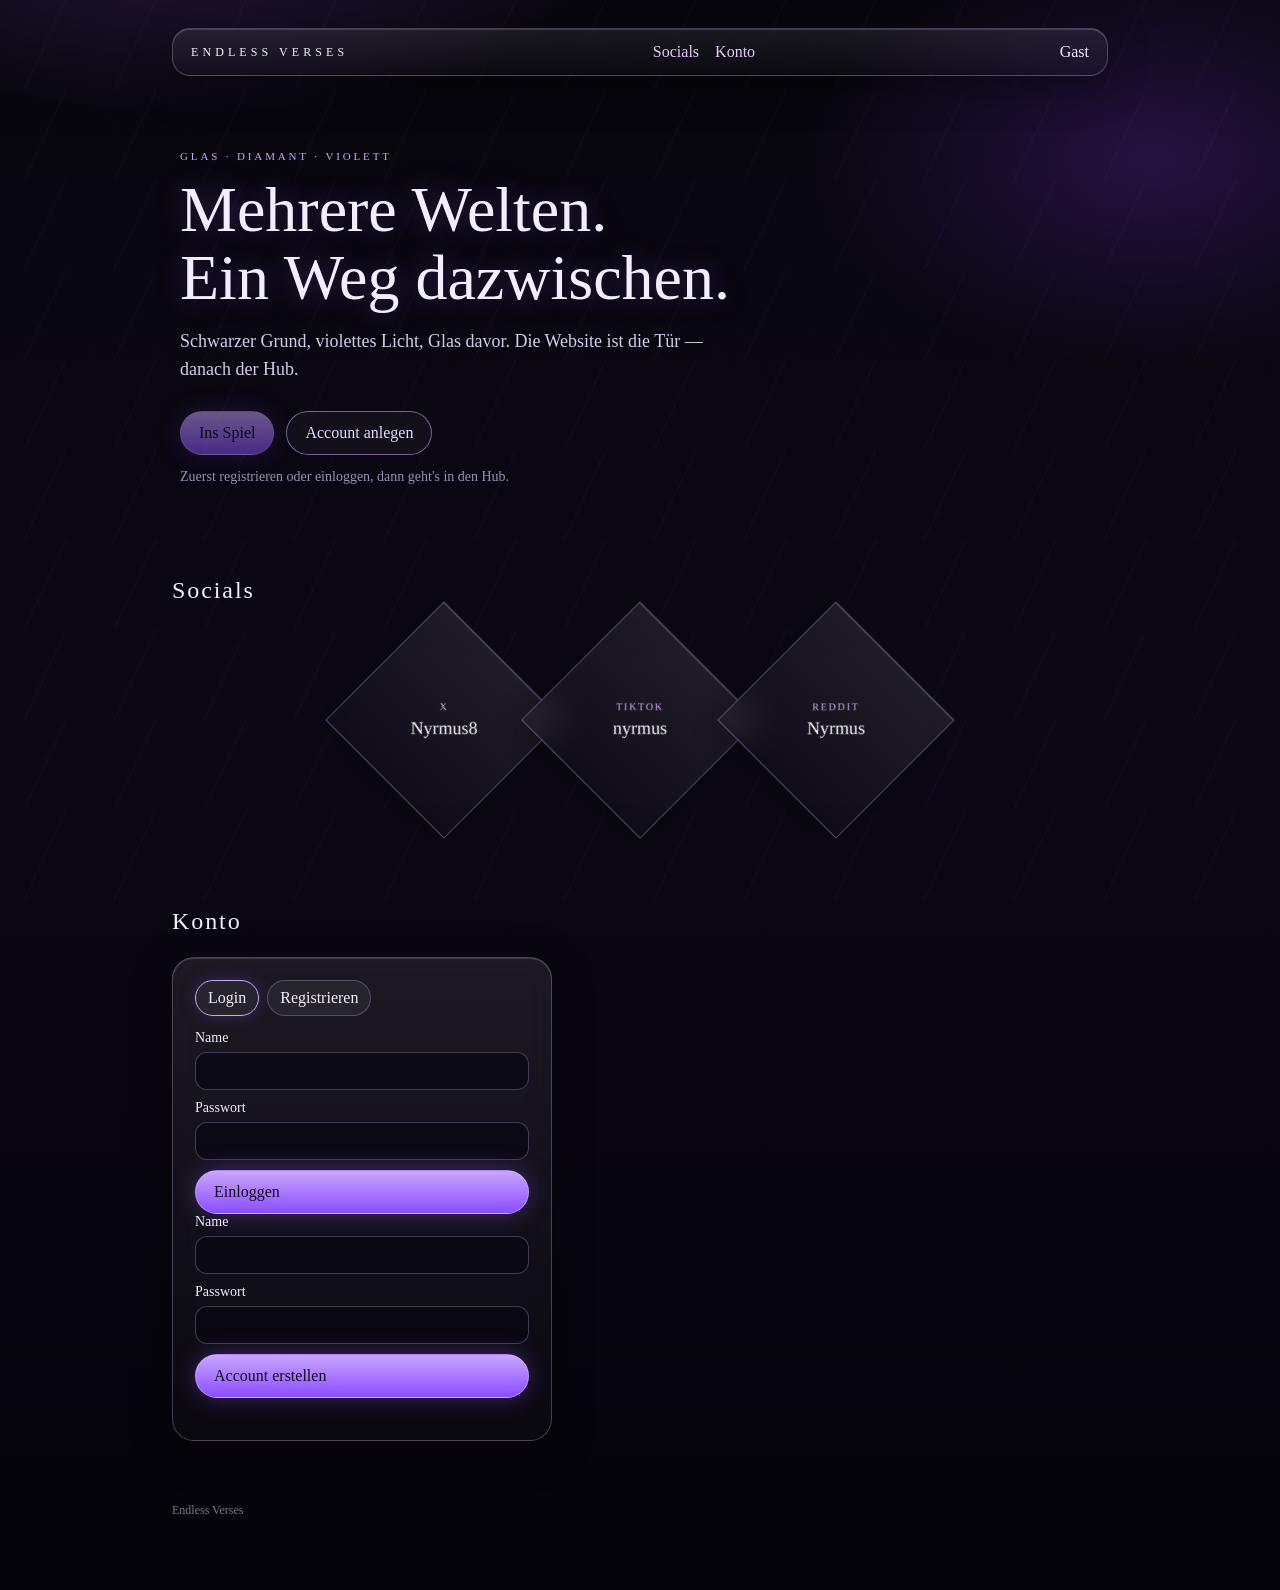
==== index.html @ 674a7970 "Replace info cards with diamond social links" ====
<!DOCTYPE html>
<html lang="de">
<head>
  <meta charset="UTF-8" />
  <meta name="viewport" content="width=device-width, initial-scale=1.0" />
  <title>Endless Verses</title>
  <style>
    * { box-sizing: border-box; margin: 0; padding: 0; }
    html { scroll-behavior: smooth; }
    body {
      min-height: 100vh;
      color: #f4edff;
      font-family: Georgia, "Times New Roman", serif;
      background:
        radial-gradient(900px 500px at 15% -10%, rgba(168, 90, 255, .28), transparent 55%),
        radial-gradient(700px 420px at 90% 10%, rgba(90, 40, 160, .35), transparent 50%),
        linear-gradient(180deg, #07060c 0%, #0b0714 45%, #05040a 100%);
    }
    body:before {
      content: "";
      position: fixed;
      inset: 0;
      pointer-events: none;
      background-image:
        linear-gradient(115deg, transparent 48%, rgba(220,190,255,.08) 50%, transparent 52%),
        linear-gradient(65deg, transparent 48%, rgba(160,110,255,.06) 50%, transparent 52%);
      background-size: 90px 90px, 70px 70px;
      opacity: .35;
    }
    a { color: #e3c9ff; text-decoration: none; }
    .wrap { position: relative; z-index: 1; max-width: 980px; margin: 0 auto; padding: 28px 22px 72px; }
    .glass {
      background: linear-gradient(180deg, rgba(255,255,255,.08), rgba(255,255,255,.02));
      border: 1px solid rgba(214, 186, 255, .28);
      box-shadow: 0 10px 40px rgba(0,0,0,.35), inset 0 1px 0 rgba(255,255,255,.16);
      backdrop-filter: blur(16px);
      -webkit-backdrop-filter: blur(16px);
    }
    .nav {
      display: flex;
      justify-content: space-between;
      align-items: center;
      gap: 16px;
      padding: 14px 18px;
      border-radius: 18px;
      flex-wrap: wrap;
    }
    .logo { letter-spacing: .34em; font-size: 12px; color: #f7f1ff; }
    .nav nav { display: flex; gap: 16px; color: #d9c6f5; }
    .hero { padding: 74px 8px 50px; }
    .kicker {
      letter-spacing: .26em;
      font-size: 11px;
      text-transform: uppercase;
      color: #c9a6ff;
    }
    h1 {
      font-weight: 400;
      font-size: clamp(36px, 7vw, 64px);
      line-height: 1.06;
      margin: 14px 0 16px;
      text-shadow: 0 0 28px rgba(160, 90, 255, .35);
    }
    .lead { max-width: 540px; font-size: 18px; line-height: 1.55; color: #d7cbe8; }
    .row { display: flex; gap: 12px; flex-wrap: wrap; margin-top: 28px; }
    .btn {
      display: inline-flex;
      align-items: center;
      gap: 8px;
      padding: 12px 18px;
      border-radius: 999px;
      border: 1px solid rgba(214,186,255,.5);
      background: linear-gradient(180deg, #c9a6ff, #8a4dff);
      color: #14081f;
      cursor: pointer;
      font: inherit;
      box-shadow: 0 0 24px rgba(150, 80, 255, .35);
    }
    .btn.ghost { background: rgba(255,255,255,.04); color: #ead9ff; box-shadow: none; }
    .btn.locked { opacity: .5; }
    .hint { margin-top: 14px; color: #9b8fb0; font-size: 14px; }
    section { padding: 42px 0; }
    h2 { font-weight: 400; letter-spacing: .08em; margin-bottom: 22px; }
    .socials {
      display: flex;
      justify-content: center;
      gap: 28px;
      flex-wrap: wrap;
      padding: 10px 0 20px;
    }
    .diamond {
      width: 168px;
      height: 168px;
      transform: rotate(45deg);
      display: flex;
      align-items: center;
      justify-content: center;
      transition: transform .2s ease, box-shadow .2s ease;
    }
    .diamond:hover {
      transform: rotate(45deg) scale(1.06);
      box-shadow: 0 0 34px rgba(160,90,255,.45), inset 0 1px 0 rgba(255,255,255,.22);
    }
    .diamond-inner {
      transform: rotate(-45deg);
      text-align: center;
      width: 120px;
    }
    .diamond .tag {
      display: block;
      color: #d7b8ff;
      font-size: 10px;
      letter-spacing: .18em;
      text-transform: uppercase;
      margin-bottom: 6px;
    }
    .diamond strong {
      display: block;
      font-weight: 400;
      font-size: 18px;
      color: #fff;
    }
    .auth {
      max-width: 380px;
      padding: 22px;
      border-radius: 22px;
    }
    .tabs { display: flex; gap: 8px; margin-bottom: 14px; }
    .tabs button, #logoutBtn {
      background: rgba(255,255,255,.05);
      color: #f4edff;
      border: 1px solid rgba(214,186,255,.28);
      padding: 8px 12px;
      border-radius: 999px;
      cursor: pointer;
      font: inherit;
    }
    .tabs button.active {
      border-color: #c9a6ff;
      box-shadow: 0 0 16px rgba(150,80,255,.25);
    }
    form { display: flex; flex-direction: column; gap: 10px; }
    label { display: flex; flex-direction: column; gap: 6px; font-size: 14px; }
    input {
      background: rgba(8,6,16,.7);
      color: #f4edff;
      border: 1px solid rgba(214,186,255,.28);
      padding: 10px 12px;
      border-radius: 12px;
      font: inherit;
    }
    .msg { color: #ff9ad8; min-height: 1.2em; }
    footer { padding-top: 20px; color: #7d738c; font-size: 12px; }
  </style>
</head>
<body>
  <div class="wrap">
    <header class="nav glass">
      <a class="logo" href="index.html">ENDLESS VERSES</a>
      <nav>
        <a href="#socials">Socials</a>
        <a href="#konto">Konto</a>
      </nav>
      <div>
        <span id="session">Gast</span>
        <button type="button" id="logoutBtn" hidden>Logout</button>
      </div>
    </header>

    <div class="hero">
      <p class="kicker">Glas · Diamant · Violett</p>
      <h1>Mehrere Welten.<br>Ein Weg dazwischen.</h1>
      <p class="lead">Schwarzer Grund, violettes Licht, Glas davor. Die Website ist die Tür — danach der Hub.</p>
      <div class="row">
        <a id="playBtn" class="btn locked" href="#konto">Ins Spiel</a>
        <a class="btn ghost glass" href="#konto">Account anlegen</a>
      </div>
      <p id="gateHint" class="hint">Zuerst Konto, dann öffnet sich der Hub.</p>
    </div>

    <section id="socials">
      <h2>Socials</h2>
      <div class="socials">
        <a class="diamond glass" href="https://x.com/Nyrmus8" target="_blank" rel="noopener">
          <span class="diamond-inner">
            <span class="tag">X</span>
            <strong>Nyrmus8</strong>
          </span>
        </a>
        <a class="diamond glass" href="https://www.tiktok.com/@nyrmus" target="_blank" rel="noopener">
          <span class="diamond-inner">
            <span class="tag">TikTok</span>
            <strong>nyrmus</strong>
          </span>
        </a>
        <a class="diamond glass" href="https://www.reddit.com/user/Jolly_Dot_2995/" target="_blank" rel="noopener">
          <span class="diamond-inner">
            <span class="tag">Reddit</span>
            <strong>Nyrmus</strong>
          </span>
        </a>
      </div>
    </section>

    <section id="konto">
      <h2>Konto</h2>
      <div class="auth glass">
        <div class="tabs">
          <button type="button" id="tabLogin" class="active">Login</button>
          <button type="button" id="tabRegister">Registrieren</button>
        </div>
        <form id="loginForm">
          <label>Name <input id="loginName" required></label>
          <label>Passwort <input id="loginPass" type="password" required></label>
          <button class="btn" type="submit">Einloggen</button>
        </form>
        <form id="registerForm" hidden>
          <label>Name <input id="regName" required minlength="3"></label>
          <label>Passwort <input id="regPass" type="password" required minlength="4"></label>
          <button class="btn" type="submit">Account erstellen</button>
        </form>
        <p id="msg" class="msg"></p>
      </div>
    </section>
    <footer>Endless Verses</footer>
  </div>
  <script src="js/auth.js"></script>
  <script src="js/home.js"></script>
</body>
</html>
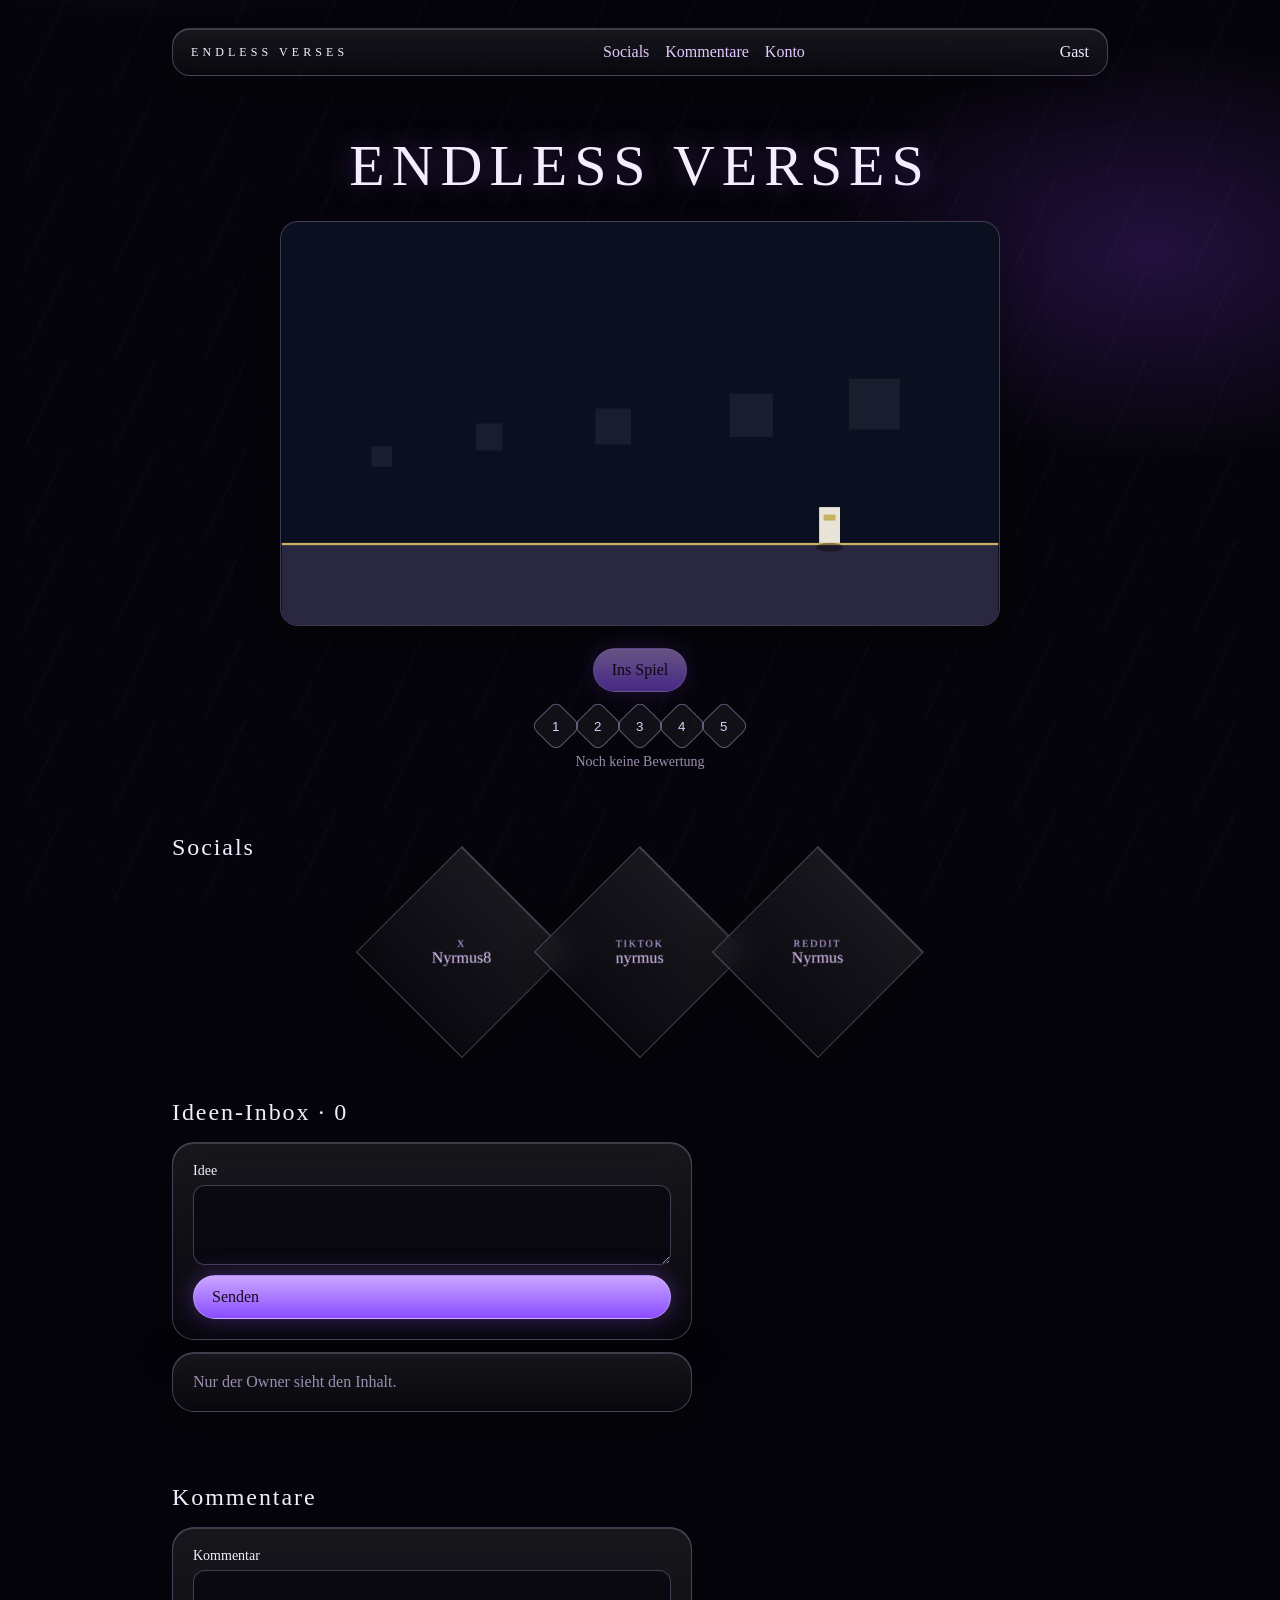
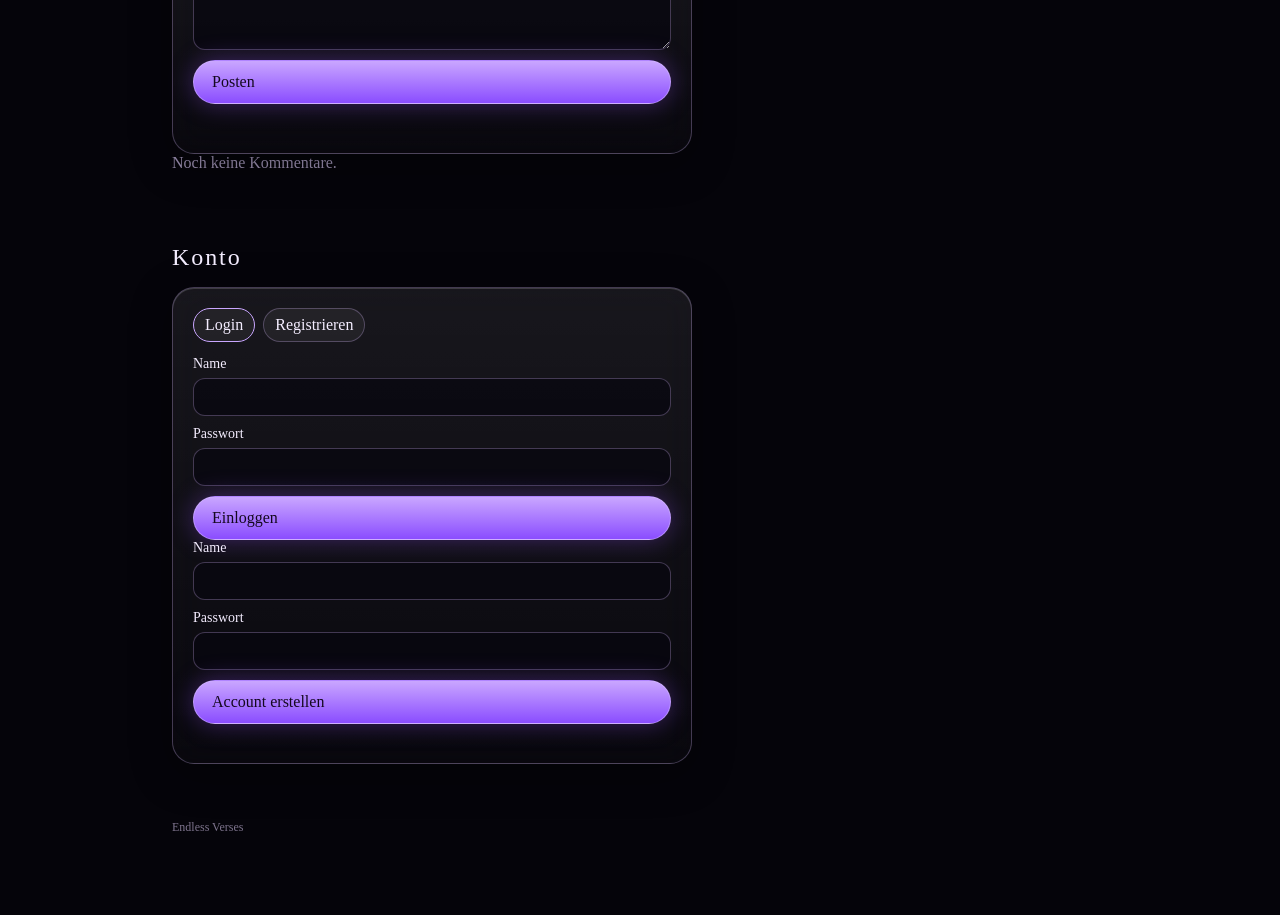
==== commit f2679eb2: "Hero rewrite, ratings, TikTok-style comments, owner inbox" ====
--- a/index.html
+++ b/index.html
@@ -14,142 +14,95 @@
       background:
         radial-gradient(900px 500px at 15% -10%, rgba(168, 90, 255, .28), transparent 55%),
         radial-gradient(700px 420px at 90% 10%, rgba(90, 40, 160, .35), transparent 50%),
-        linear-gradient(180deg, #07060c 0%, #0b0714 45%, #05040a 100%);
+        #05040a;
     }
     body:before {
       content: "";
-      position: fixed;
-      inset: 0;
-      pointer-events: none;
+      position: fixed; inset: 0; pointer-events: none;
       background-image:
         linear-gradient(115deg, transparent 48%, rgba(220,190,255,.08) 50%, transparent 52%),
         linear-gradient(65deg, transparent 48%, rgba(160,110,255,.06) 50%, transparent 52%);
-      background-size: 90px 90px, 70px 70px;
-      opacity: .35;
+      background-size: 90px 90px, 70px 70px; opacity: .35;
     }
     a { color: #e3c9ff; text-decoration: none; }
-    .wrap { position: relative; z-index: 1; max-width: 980px; margin: 0 auto; padding: 28px 22px 72px; }
+    .wrap { position: relative; z-index: 1; max-width: 980px; margin: 0 auto; padding: 28px 22px 80px; }
     .glass {
       background: linear-gradient(180deg, rgba(255,255,255,.08), rgba(255,255,255,.02));
-      border: 1px solid rgba(214, 186, 255, .28);
+      border: 1px solid rgba(214,186,255,.28);
       box-shadow: 0 10px 40px rgba(0,0,0,.35), inset 0 1px 0 rgba(255,255,255,.16);
       backdrop-filter: blur(16px);
-      -webkit-backdrop-filter: blur(16px);
-    }
-    .nav {
-      display: flex;
-      justify-content: space-between;
-      align-items: center;
-      gap: 16px;
-      padding: 14px 18px;
+    }
+    .nav { display: flex; justify-content: space-between; align-items: center; gap: 16px; padding: 14px 18px; border-radius: 18px; flex-wrap: wrap; }
+    .logo { letter-spacing: .34em; font-size: 12px; color: #f7f1ff; }
+    .nav nav { display: flex; gap: 16px; }
+    .hero { padding: 56px 0 28px; text-align: center; }
+    h1 {
+      font-weight: 400; letter-spacing: .12em;
+      font-size: clamp(34px, 7vw, 58px);
+      text-shadow: 0 0 28px rgba(160,90,255,.4);
+      margin-bottom: 22px;
+    }
+    .shot {
+      width: min(720px, 100%);
+      margin: 0 auto 22px;
       border-radius: 18px;
-      flex-wrap: wrap;
-    }
-    .logo { letter-spacing: .34em; font-size: 12px; color: #f7f1ff; }
-    .nav nav { display: flex; gap: 16px; color: #d9c6f5; }
-    .hero { padding: 74px 8px 50px; }
-    .kicker {
-      letter-spacing: .26em;
-      font-size: 11px;
-      text-transform: uppercase;
-      color: #c9a6ff;
-    }
-    h1 {
-      font-weight: 400;
-      font-size: clamp(36px, 7vw, 64px);
-      line-height: 1.06;
-      margin: 14px 0 16px;
-      text-shadow: 0 0 28px rgba(160, 90, 255, .35);
-    }
-    .lead { max-width: 540px; font-size: 18px; line-height: 1.55; color: #d7cbe8; }
-    .row { display: flex; gap: 12px; flex-wrap: wrap; margin-top: 28px; }
+      overflow: hidden;
+      aspect-ratio: 16/9;
+      position: relative;
+      background: #0b0a14;
+    }
+    .shot svg { width: 100%; height: 100%; display: block; }
+    .row { display: flex; gap: 10px; justify-content: center; flex-wrap: wrap; }
     .btn {
-      display: inline-flex;
-      align-items: center;
-      gap: 8px;
-      padding: 12px 18px;
-      border-radius: 999px;
-      border: 1px solid rgba(214,186,255,.5);
-      background: linear-gradient(180deg, #c9a6ff, #8a4dff);
-      color: #14081f;
-      cursor: pointer;
-      font: inherit;
-      box-shadow: 0 0 24px rgba(150, 80, 255, .35);
+      display: inline-flex; align-items: center; padding: 12px 18px; border-radius: 999px;
+      border: 1px solid rgba(214,186,255,.5); background: linear-gradient(180deg,#c9a6ff,#8a4dff);
+      color: #14081f; cursor: pointer; font: inherit; box-shadow: 0 0 24px rgba(150,80,255,.35);
     }
     .btn.ghost { background: rgba(255,255,255,.04); color: #ead9ff; box-shadow: none; }
     .btn.locked { opacity: .5; }
-    .hint { margin-top: 14px; color: #9b8fb0; font-size: 14px; }
-    section { padding: 42px 0; }
-    h2 { font-weight: 400; letter-spacing: .08em; margin-bottom: 22px; }
-    .socials {
-      display: flex;
-      justify-content: center;
-      gap: 28px;
-      flex-wrap: wrap;
-      padding: 10px 0 20px;
-    }
-    .diamond {
-      width: 168px;
-      height: 168px;
-      transform: rotate(45deg);
-      display: flex;
-      align-items: center;
-      justify-content: center;
-      transition: transform .2s ease, box-shadow .2s ease;
-    }
-    .diamond:hover {
-      transform: rotate(45deg) scale(1.06);
-      box-shadow: 0 0 34px rgba(160,90,255,.45), inset 0 1px 0 rgba(255,255,255,.22);
-    }
-    .diamond-inner {
-      transform: rotate(-45deg);
-      text-align: center;
-      width: 120px;
-    }
-    .diamond .tag {
-      display: block;
-      color: #d7b8ff;
-      font-size: 10px;
-      letter-spacing: .18em;
-      text-transform: uppercase;
-      margin-bottom: 6px;
-    }
-    .diamond strong {
-      display: block;
-      font-weight: 400;
-      font-size: 18px;
-      color: #fff;
-    }
-    .auth {
-      max-width: 380px;
-      padding: 22px;
-      border-radius: 22px;
-    }
+    .stars { display: flex; gap: 6px; justify-content: center; margin-top: 16px; }
+    .stars button {
+      width: 36px; height: 36px; border-radius: 8px; transform: rotate(45deg);
+      border: 1px solid rgba(214,186,255,.4); background: rgba(255,255,255,.05);
+      color: #e3c9ff; cursor: pointer;
+    }
+    .stars button span { display: block; transform: rotate(-45deg); }
+    #rateAvg { margin-top: 10px; color: #9b8fb0; font-size: 14px; }
+    section { padding: 36px 0; }
+    h2 { font-weight: 400; letter-spacing: .08em; margin-bottom: 16px; }
+    .socials { display: flex; justify-content: center; gap: 28px; flex-wrap: wrap; }
+    .diamond { width: 150px; height: 150px; transform: rotate(45deg); display: flex; align-items: center; justify-content: center; }
+    .diamond-inner { transform: rotate(-45deg); text-align: center; }
+    .diamond .tag { display: block; color: #d7b8ff; font-size: 10px; letter-spacing: .18em; text-transform: uppercase; }
+    .auth, .box { max-width: 520px; padding: 20px; border-radius: 22px; }
     .tabs { display: flex; gap: 8px; margin-bottom: 14px; }
-    .tabs button, #logoutBtn {
-      background: rgba(255,255,255,.05);
-      color: #f4edff;
-      border: 1px solid rgba(214,186,255,.28);
-      padding: 8px 12px;
-      border-radius: 999px;
-      cursor: pointer;
-      font: inherit;
-    }
-    .tabs button.active {
-      border-color: #c9a6ff;
-      box-shadow: 0 0 16px rgba(150,80,255,.25);
-    }
+    .tabs button, #logoutBtn, .cmt-actions button {
+      background: rgba(255,255,255,.05); color: #f4edff; border: 1px solid rgba(214,186,255,.28);
+      padding: 7px 11px; border-radius: 999px; cursor: pointer; font: inherit;
+    }
+    .tabs button.active { border-color: #c9a6ff; }
     form { display: flex; flex-direction: column; gap: 10px; }
     label { display: flex; flex-direction: column; gap: 6px; font-size: 14px; }
-    input {
-      background: rgba(8,6,16,.7);
-      color: #f4edff;
-      border: 1px solid rgba(214,186,255,.28);
-      padding: 10px 12px;
-      border-radius: 12px;
-      font: inherit;
-    }
-    .msg { color: #ff9ad8; min-height: 1.2em; }
+    input, textarea {
+      background: rgba(8,6,16,.7); color: #f4edff; border: 1px solid rgba(214,186,255,.28);
+      padding: 10px 12px; border-radius: 12px; font: inherit;
+    }
+    textarea { min-height: 80px; resize: vertical; }
+    .msg, #commentErr { color: #ff9ad8; min-height: 1.2em; }
+    .muted { color: #9b8fb0; }
+    .cmt { margin: 12px 0; padding: 14px; border-radius: 16px; }
+    .cmt.pinned { box-shadow: 0 0 0 1px #c9a6ff; }
+    .cmt header { display: flex; gap: 8px; align-items: center; margin-bottom: 6px; }
+    .owner-badge {
+      font-size: 10px; letter-spacing: .18em; padding: 3px 8px; border-radius: 999px;
+      color: #f4edff; background: #7b3dff; box-shadow: 0 0 16px rgba(150,80,255,.8);
+    }
+    .pin { font-size: 11px; color: #c9a6ff; }
+    .cmt-actions { display: flex; gap: 6px; flex-wrap: wrap; margin-top: 8px; }
+    .thread { margin: 10px 0 0 16px; }
+    .thread summary { cursor: pointer; color: #c9a6ff; margin-bottom: 8px; }
+    .note { padding: 8px 12px; margin-bottom: 8px; border-radius: 12px; background: rgba(123,61,255,.2); }
+    .idea { margin-bottom: 10px; }
     footer { padding-top: 20px; color: #7d738c; font-size: 12px; }
   </style>
 </head>
@@ -159,6 +112,7 @@
       <a class="logo" href="index.html">ENDLESS VERSES</a>
       <nav>
         <a href="#socials">Socials</a>
+        <a href="#comments-sec">Kommentare</a>
         <a href="#konto">Konto</a>
       </nav>
       <div>
@@ -168,38 +122,62 @@
     </header>
 
     <div class="hero">
-      <p class="kicker">Glas · Diamant · Violett</p>
-      <h1>Mehrere Welten.<br>Ein Weg dazwischen.</h1>
-      <p class="lead">Schwarzer Grund, violettes Licht, Glas davor. Die Website ist die Tür — danach der Hub.</p>
+      <h1>ENDLESS VERSES</h1>
+      <div class="shot glass">
+        <svg viewBox="0 0 960 540" xmlns="http://www.w3.org/2000/svg" aria-label="Endless Verses">
+          <rect width="960" height="540" fill="#0b1020"/>
+          <rect y="430" width="960" height="110" fill="#2a2740"/>
+          <rect y="430" width="960" height="3" fill="#c8b060"/>
+          <rect x="120" y="300" width="28" height="28" fill="#1a1d2e"/>
+          <rect x="260" y="270" width="36" height="36" fill="#1a1d2e"/>
+          <rect x="420" y="250" width="48" height="48" fill="#1a1d2e"/>
+          <rect x="600" y="230" width="58" height="58" fill="#1a1d2e"/>
+          <rect x="760" y="210" width="68" height="68" fill="#1a1d2e"/>
+          <ellipse cx="734" cy="436" rx="18" ry="6" fill="#000" opacity=".35"/>
+          <rect x="720" y="382" width="28" height="48" fill="#e8e4d8"/>
+          <rect x="726" y="392" width="16" height="8" fill="#c8b060"/>
+        </svg>
+      </div>
       <div class="row">
         <a id="playBtn" class="btn locked" href="#konto">Ins Spiel</a>
-        <a class="btn ghost glass" href="#konto">Account anlegen</a>
-      </div>
-      <p id="gateHint" class="hint">Zuerst Konto, dann öffnet sich der Hub.</p>
+      </div>
+      <div class="stars" aria-label="Bewerten">
+        <button type="button" data-star="1"><span>1</span></button>
+        <button type="button" data-star="2"><span>2</span></button>
+        <button type="button" data-star="3"><span>3</span></button>
+        <button type="button" data-star="4"><span>4</span></button>
+        <button type="button" data-star="5"><span>5</span></button>
+      </div>
+      <p id="rateAvg">Noch keine Bewertung</p>
     </div>
 
     <section id="socials">
       <h2>Socials</h2>
       <div class="socials">
-        <a class="diamond glass" href="https://x.com/Nyrmus8" target="_blank" rel="noopener">
-          <span class="diamond-inner">
-            <span class="tag">X</span>
-            <strong>Nyrmus8</strong>
-          </span>
-        </a>
-        <a class="diamond glass" href="https://www.tiktok.com/@nyrmus" target="_blank" rel="noopener">
-          <span class="diamond-inner">
-            <span class="tag">TikTok</span>
-            <strong>nyrmus</strong>
-          </span>
-        </a>
-        <a class="diamond glass" href="https://www.reddit.com/user/Jolly_Dot_2995/" target="_blank" rel="noopener">
-          <span class="diamond-inner">
-            <span class="tag">Reddit</span>
-            <strong>Nyrmus</strong>
-          </span>
-        </a>
-      </div>
+        <a class="diamond glass" href="https://x.com/Nyrmus8" target="_blank" rel="noopener"><span class="diamond-inner"><span class="tag">X</span>Nyrmus8</span></a>
+        <a class="diamond glass" href="https://www.tiktok.com/@nyrmus" target="_blank" rel="noopener"><span class="diamond-inner"><span class="tag">TikTok</span>nyrmus</span></a>
+        <a class="diamond glass" href="https://www.reddit.com/user/Jolly_Dot_2995/" target="_blank" rel="noopener"><span class="diamond-inner"><span class="tag">Reddit</span>Nyrmus</span></a>
+      </div>
+    </section>
+
+    <section id="inbox-sec">
+      <h2>Ideen-Inbox · <span id="inboxCount">0</span></h2>
+      <form id="ideaForm" class="box glass">
+        <label>Idee <textarea id="ideaText" required></textarea></label>
+        <button class="btn" type="submit">Senden</button>
+      </form>
+      <div id="inbox" class="box glass" style="margin-top:12px"></div>
+    </section>
+
+    <section id="comments-sec">
+      <h2>Kommentare</h2>
+      <div id="notifs"></div>
+      <form id="commentForm" class="box glass">
+        <label>Kommentar <textarea id="commentText" required></textarea></label>
+        <button class="btn" type="submit">Posten</button>
+        <p id="commentErr"></p>
+      </form>
+      <div id="comments"></div>
     </section>
 
     <section id="konto">
@@ -226,5 +204,6 @@
   </div>
   <script src="js/auth.js"></script>
   <script src="js/home.js"></script>
+  <script src="js/community.js"></script>
 </body>
 </html>
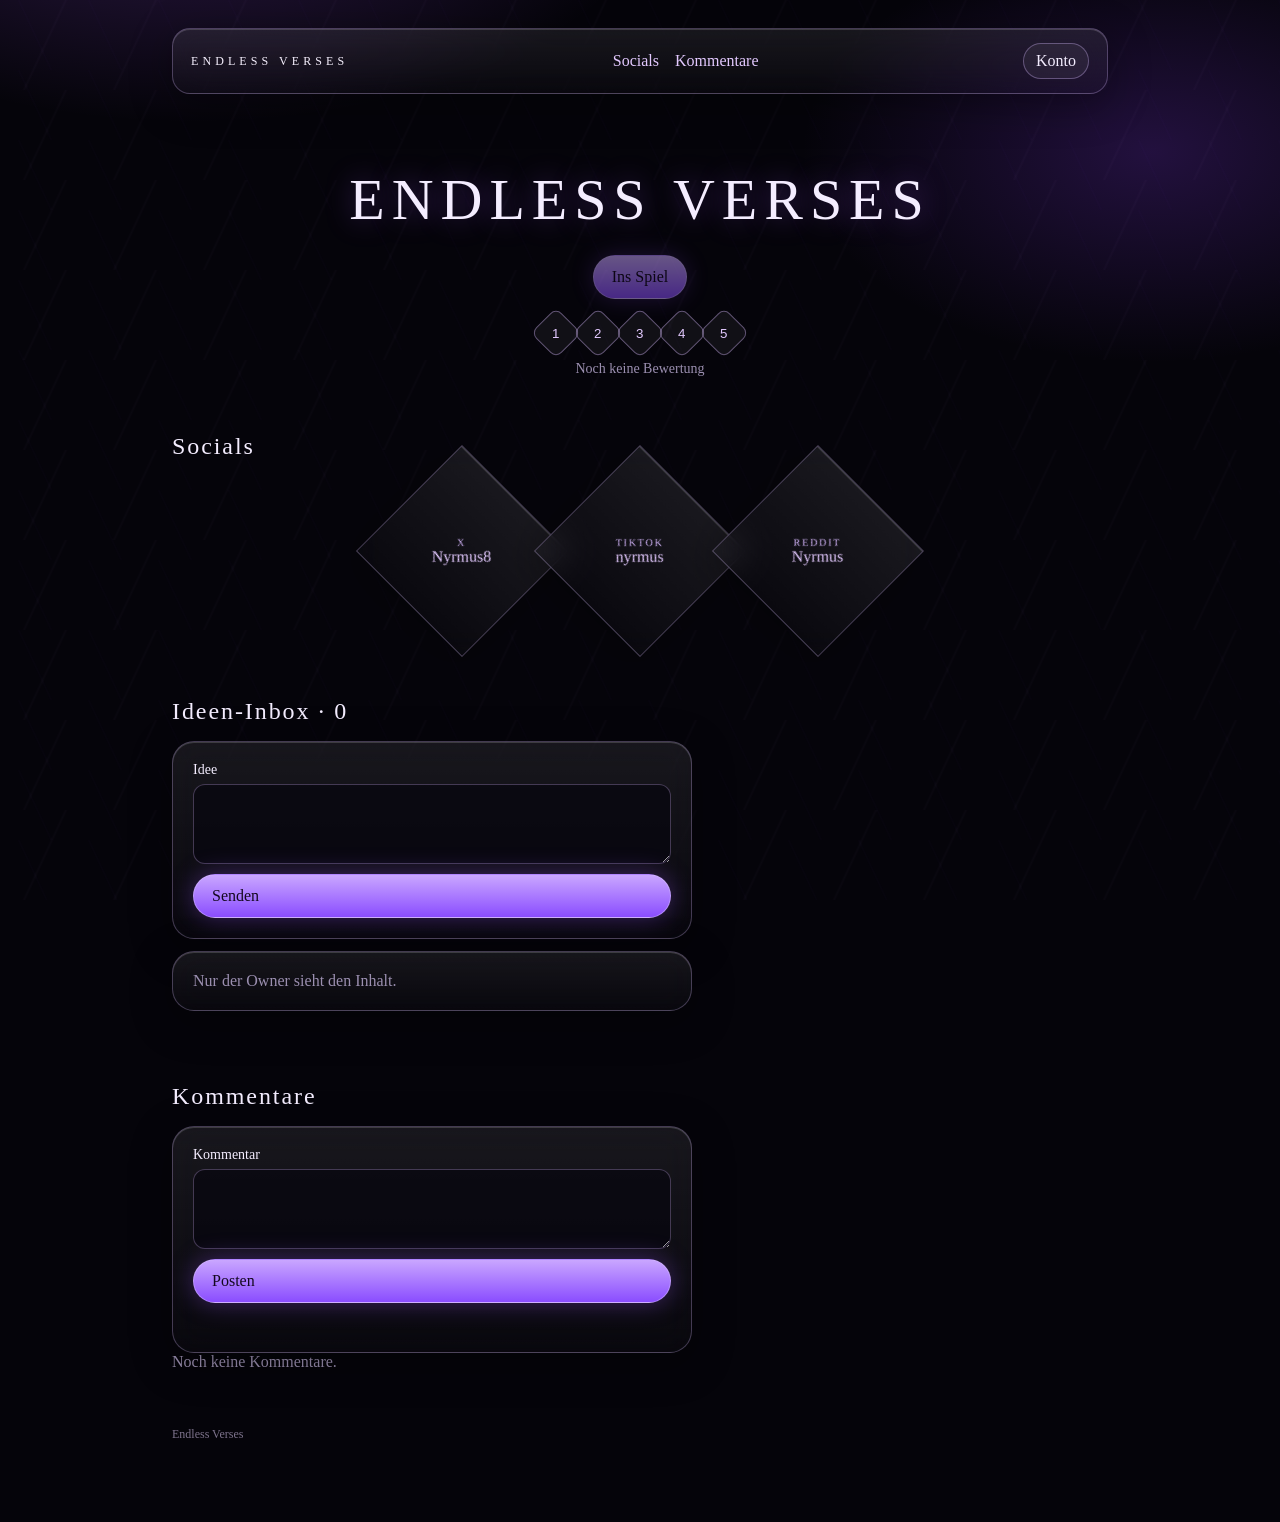
==== commit 3f7733b1: "Remove game mock image, move account to top right" ====
--- a/index.html
+++ b/index.html
@@ -32,33 +32,36 @@
       box-shadow: 0 10px 40px rgba(0,0,0,.35), inset 0 1px 0 rgba(255,255,255,.16);
       backdrop-filter: blur(16px);
     }
-    .nav { display: flex; justify-content: space-between; align-items: center; gap: 16px; padding: 14px 18px; border-radius: 18px; flex-wrap: wrap; }
+    .nav {
+      display: flex; justify-content: space-between; align-items: center;
+      gap: 16px; padding: 14px 18px; border-radius: 18px; flex-wrap: wrap;
+      position: relative;
+    }
     .logo { letter-spacing: .34em; font-size: 12px; color: #f7f1ff; }
     .nav nav { display: flex; gap: 16px; }
-    .hero { padding: 56px 0 28px; text-align: center; }
+    .account-wrap { position: relative; }
+    #accountToggle {
+      background: rgba(255,255,255,.05); color: #f4edff;
+      border: 1px solid rgba(214,186,255,.35); padding: 8px 12px;
+      border-radius: 999px; cursor: pointer; font: inherit;
+    }
+    #accountPanel {
+      position: absolute; right: 0; top: calc(100% + 10px);
+      width: 280px; padding: 14px; border-radius: 16px; z-index: 5;
+    }
+    .hero { padding: 72px 0 20px; text-align: center; }
     h1 {
       font-weight: 400; letter-spacing: .12em;
       font-size: clamp(34px, 7vw, 58px);
       text-shadow: 0 0 28px rgba(160,90,255,.4);
       margin-bottom: 22px;
     }
-    .shot {
-      width: min(720px, 100%);
-      margin: 0 auto 22px;
-      border-radius: 18px;
-      overflow: hidden;
-      aspect-ratio: 16/9;
-      position: relative;
-      background: #0b0a14;
-    }
-    .shot svg { width: 100%; height: 100%; display: block; }
     .row { display: flex; gap: 10px; justify-content: center; flex-wrap: wrap; }
     .btn {
       display: inline-flex; align-items: center; padding: 12px 18px; border-radius: 999px;
       border: 1px solid rgba(214,186,255,.5); background: linear-gradient(180deg,#c9a6ff,#8a4dff);
       color: #14081f; cursor: pointer; font: inherit; box-shadow: 0 0 24px rgba(150,80,255,.35);
     }
-    .btn.ghost { background: rgba(255,255,255,.04); color: #ead9ff; box-shadow: none; }
     .btn.locked { opacity: .5; }
     .stars { display: flex; gap: 6px; justify-content: center; margin-top: 16px; }
     .stars button {
@@ -74,8 +77,8 @@
     .diamond { width: 150px; height: 150px; transform: rotate(45deg); display: flex; align-items: center; justify-content: center; }
     .diamond-inner { transform: rotate(-45deg); text-align: center; }
     .diamond .tag { display: block; color: #d7b8ff; font-size: 10px; letter-spacing: .18em; text-transform: uppercase; }
-    .auth, .box { max-width: 520px; padding: 20px; border-radius: 22px; }
-    .tabs { display: flex; gap: 8px; margin-bottom: 14px; }
+    .box { max-width: 520px; padding: 20px; border-radius: 22px; }
+    .tabs { display: flex; gap: 8px; margin-bottom: 12px; }
     .tabs button, #logoutBtn, .cmt-actions button {
       background: rgba(255,255,255,.05); color: #f4edff; border: 1px solid rgba(214,186,255,.28);
       padding: 7px 11px; border-radius: 999px; cursor: pointer; font: inherit;
@@ -85,7 +88,7 @@
     label { display: flex; flex-direction: column; gap: 6px; font-size: 14px; }
     input, textarea {
       background: rgba(8,6,16,.7); color: #f4edff; border: 1px solid rgba(214,186,255,.28);
-      padding: 10px 12px; border-radius: 12px; font: inherit;
+      padding: 10px 12px; border-radius: 12px; font: inherit; width: 100%;
     }
     textarea { min-height: 80px; resize: vertical; }
     .msg, #commentErr { color: #ff9ad8; min-height: 1.2em; }
@@ -102,44 +105,44 @@
     .thread { margin: 10px 0 0 16px; }
     .thread summary { cursor: pointer; color: #c9a6ff; margin-bottom: 8px; }
     .note { padding: 8px 12px; margin-bottom: 8px; border-radius: 12px; background: rgba(123,61,255,.2); }
-    .idea { margin-bottom: 10px; }
     footer { padding-top: 20px; color: #7d738c; font-size: 12px; }
   </style>
 </head>
 <body>
-  <div class="wrap">
+  <div class="wrap" id="top">
     <header class="nav glass">
       <a class="logo" href="index.html">ENDLESS VERSES</a>
       <nav>
         <a href="#socials">Socials</a>
         <a href="#comments-sec">Kommentare</a>
-        <a href="#konto">Konto</a>
       </nav>
-      <div>
-        <span id="session">Gast</span>
-        <button type="button" id="logoutBtn" hidden>Logout</button>
+      <div class="account-wrap">
+        <button type="button" id="accountToggle"><span id="session">Konto</span></button>
+        <div id="accountPanel" class="glass" hidden>
+          <div class="tabs">
+            <button type="button" id="tabLogin" class="active">Login</button>
+            <button type="button" id="tabRegister">Registrieren</button>
+          </div>
+          <form id="loginForm">
+            <label>Name <input id="loginName" required></label>
+            <label>Passwort <input id="loginPass" type="password" required></label>
+            <button class="btn" type="submit">Einloggen</button>
+          </form>
+          <form id="registerForm" style="display:none">
+            <label>Name <input id="regName" minlength="3"></label>
+            <label>Passwort <input id="regPass" type="password" minlength="4"></label>
+            <button class="btn" type="submit">Account erstellen</button>
+          </form>
+          <p id="msg" class="msg"></p>
+          <button type="button" id="logoutBtn" hidden>Logout</button>
+        </div>
       </div>
     </header>
 
     <div class="hero">
       <h1>ENDLESS VERSES</h1>
-      <div class="shot glass">
-        <svg viewBox="0 0 960 540" xmlns="http://www.w3.org/2000/svg" aria-label="Endless Verses">
-          <rect width="960" height="540" fill="#0b1020"/>
-          <rect y="430" width="960" height="110" fill="#2a2740"/>
-          <rect y="430" width="960" height="3" fill="#c8b060"/>
-          <rect x="120" y="300" width="28" height="28" fill="#1a1d2e"/>
-          <rect x="260" y="270" width="36" height="36" fill="#1a1d2e"/>
-          <rect x="420" y="250" width="48" height="48" fill="#1a1d2e"/>
-          <rect x="600" y="230" width="58" height="58" fill="#1a1d2e"/>
-          <rect x="760" y="210" width="68" height="68" fill="#1a1d2e"/>
-          <ellipse cx="734" cy="436" rx="18" ry="6" fill="#000" opacity=".35"/>
-          <rect x="720" y="382" width="28" height="48" fill="#e8e4d8"/>
-          <rect x="726" y="392" width="16" height="8" fill="#c8b060"/>
-        </svg>
-      </div>
       <div class="row">
-        <a id="playBtn" class="btn locked" href="#konto">Ins Spiel</a>
+        <a id="playBtn" class="btn locked" href="#top">Ins Spiel</a>
       </div>
       <div class="stars" aria-label="Bewerten">
         <button type="button" data-star="1"><span>1</span></button>
@@ -179,27 +182,6 @@
       </form>
       <div id="comments"></div>
     </section>
-
-    <section id="konto">
-      <h2>Konto</h2>
-      <div class="auth glass">
-        <div class="tabs">
-          <button type="button" id="tabLogin" class="active">Login</button>
-          <button type="button" id="tabRegister">Registrieren</button>
-        </div>
-        <form id="loginForm">
-          <label>Name <input id="loginName" required></label>
-          <label>Passwort <input id="loginPass" type="password" required></label>
-          <button class="btn" type="submit">Einloggen</button>
-        </form>
-        <form id="registerForm" hidden>
-          <label>Name <input id="regName" required minlength="3"></label>
-          <label>Passwort <input id="regPass" type="password" required minlength="4"></label>
-          <button class="btn" type="submit">Account erstellen</button>
-        </form>
-        <p id="msg" class="msg"></p>
-      </div>
-    </section>
     <footer>Endless Verses</footer>
   </div>
   <script src="js/auth.js"></script>
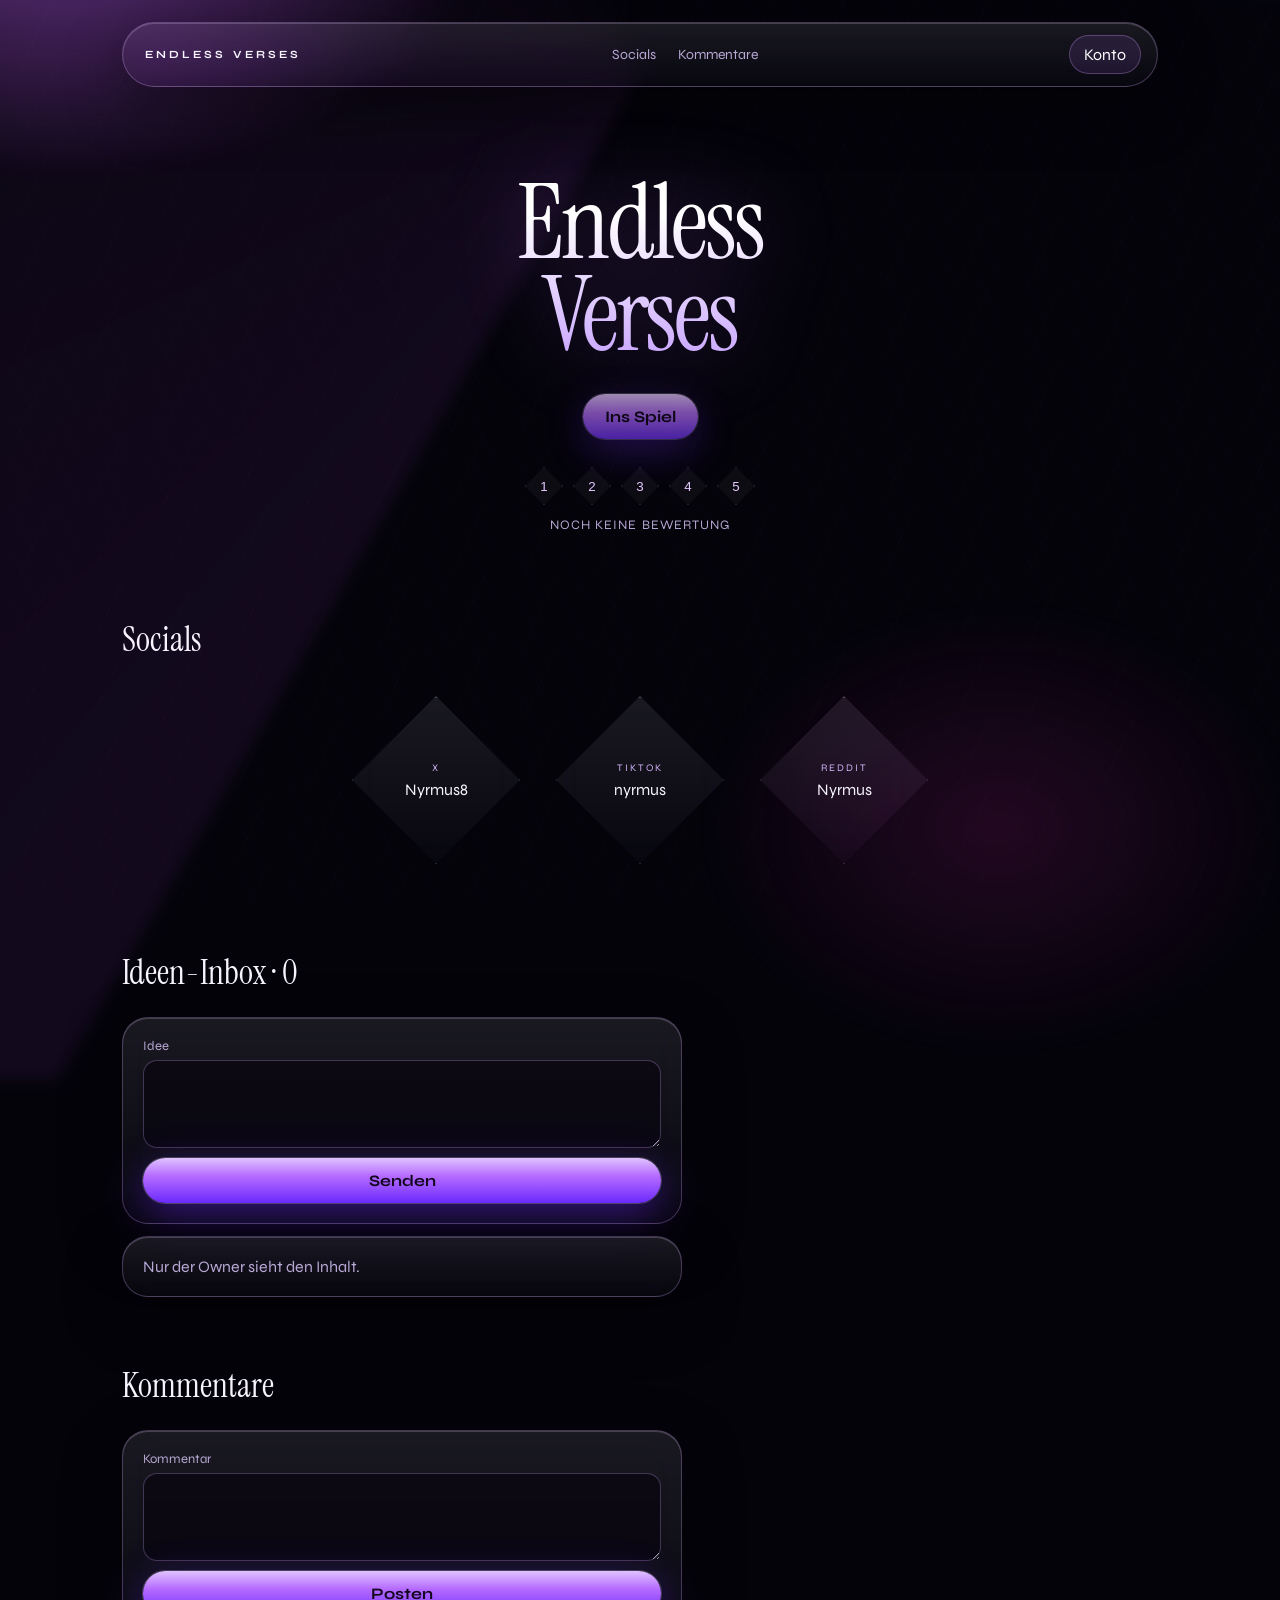
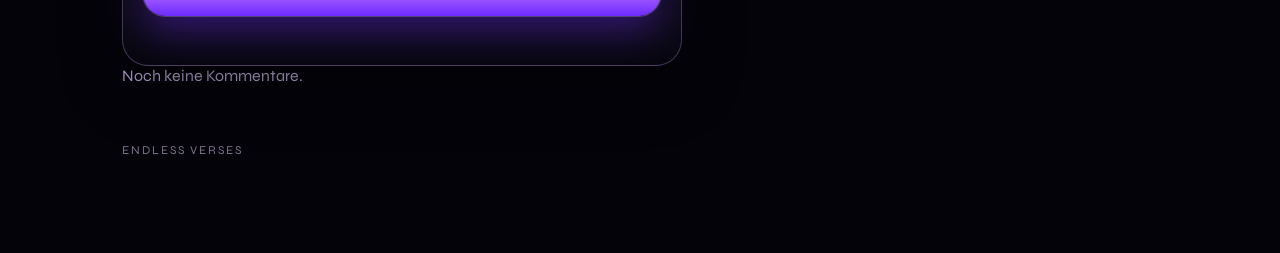
==== commit 068a7472: "2026 chroma redesign of the landing page" ====
--- a/index.html
+++ b/index.html
@@ -4,111 +4,155 @@
   <meta charset="UTF-8" />
   <meta name="viewport" content="width=device-width, initial-scale=1.0" />
   <title>Endless Verses</title>
+  <link rel="preconnect" href="https://fonts.googleapis.com" />
+  <link rel="preconnect" href="https://fonts.gstatic.com" crossorigin />
+  <link href="https://fonts.googleapis.com/css2?family=Instrument+Serif:ital@0;1&family=Syne:wght@400;600;700;800&display=swap" rel="stylesheet" />
   <style>
+    :root {
+      --ink: #f7f3ff;
+      --mute: #b7a8d4;
+      --line: rgba(210, 170, 255, .28);
+      --violet: #b56bff;
+      --deep: #6d2bff;
+    }
     * { box-sizing: border-box; margin: 0; padding: 0; }
     html { scroll-behavior: smooth; }
     body {
       min-height: 100vh;
-      color: #f4edff;
-      font-family: Georgia, "Times New Roman", serif;
+      color: var(--ink);
+      font-family: Syne, sans-serif;
+      background: #04030a;
+      overflow-x: hidden;
+    }
+    .chroma {
+      position: fixed; inset: -20%;
       background:
-        radial-gradient(900px 500px at 15% -10%, rgba(168, 90, 255, .28), transparent 55%),
-        radial-gradient(700px 420px at 90% 10%, rgba(90, 40, 160, .35), transparent 50%),
-        #05040a;
-    }
-    body:before {
-      content: "";
-      position: fixed; inset: 0; pointer-events: none;
+        radial-gradient(40% 35% at 18% 8%, rgba(181,107,255,.45), transparent 58%),
+        radial-gradient(32% 28% at 88% 0%, rgba(80,220,255,.16), transparent 55%),
+        radial-gradient(28% 30% at 70% 80%, rgba(255,70,180,.12), transparent 60%),
+        conic-gradient(from 210deg at 50% 20%, rgba(181,107,255,.08), transparent 40%);
+      filter: blur(8px) saturate(1.4);
+      pointer-events: none; z-index: 0;
+      animation: drift 18s ease-in-out infinite alternate;
+    }
+    @keyframes drift {
+      from { transform: translate3d(-2%, -1%, 0) scale(1); }
+      to { transform: translate3d(2%, 2%, 0) scale(1.06); }
+    }
+    .mesh {
+      position: fixed; inset: 0; pointer-events: none; z-index: 0; opacity: .22;
       background-image:
-        linear-gradient(115deg, transparent 48%, rgba(220,190,255,.08) 50%, transparent 52%),
-        linear-gradient(65deg, transparent 48%, rgba(160,110,255,.06) 50%, transparent 52%);
-      background-size: 90px 90px, 70px 70px; opacity: .35;
-    }
-    a { color: #e3c9ff; text-decoration: none; }
-    .wrap { position: relative; z-index: 1; max-width: 980px; margin: 0 auto; padding: 28px 22px 80px; }
+        linear-gradient(115deg, transparent 49%, rgba(255,255,255,.09) 50%, transparent 51%),
+        linear-gradient(65deg, transparent 49%, rgba(181,107,255,.12) 50%, transparent 51%);
+      background-size: 72px 72px, 46px 46px;
+    }
+    a { color: inherit; text-decoration: none; }
+    .wrap { position: relative; z-index: 1; max-width: 1080px; margin: 0 auto; padding: 22px 22px 96px; }
     .glass {
-      background: linear-gradient(180deg, rgba(255,255,255,.08), rgba(255,255,255,.02));
-      border: 1px solid rgba(214,186,255,.28);
-      box-shadow: 0 10px 40px rgba(0,0,0,.35), inset 0 1px 0 rgba(255,255,255,.16);
-      backdrop-filter: blur(16px);
+      background: linear-gradient(180deg, rgba(255,255,255,.09), rgba(255,255,255,.02));
+      border: 1px solid var(--line);
+      box-shadow: 0 20px 60px rgba(0,0,0,.45), inset 0 1px 0 rgba(255,255,255,.18);
+      backdrop-filter: blur(22px) saturate(1.35);
     }
     .nav {
       display: flex; justify-content: space-between; align-items: center;
-      gap: 16px; padding: 14px 18px; border-radius: 18px; flex-wrap: wrap;
+      gap: 16px; padding: 12px 16px 12px 22px; border-radius: 999px;
       position: relative;
     }
-    .logo { letter-spacing: .34em; font-size: 12px; color: #f7f1ff; }
-    .nav nav { display: flex; gap: 16px; }
+    .logo {
+      font-weight: 700; letter-spacing: .28em; font-size: 11px;
+    }
+    .nav nav { display: flex; gap: 22px; color: var(--mute); font-size: 14px; }
+    .nav nav a:hover { color: #fff; }
     .account-wrap { position: relative; }
     #accountToggle {
-      background: rgba(255,255,255,.05); color: #f4edff;
-      border: 1px solid rgba(214,186,255,.35); padding: 8px 12px;
+      background: rgba(181,107,255,.12); color: #fff;
+      border: 1px solid var(--line); padding: 9px 14px;
       border-radius: 999px; cursor: pointer; font: inherit;
     }
     #accountPanel {
-      position: absolute; right: 0; top: calc(100% + 10px);
-      width: 280px; padding: 14px; border-radius: 16px; z-index: 5;
-    }
-    .hero { padding: 72px 0 20px; text-align: center; }
-    h1 {
-      font-weight: 400; letter-spacing: .12em;
-      font-size: clamp(34px, 7vw, 58px);
-      text-shadow: 0 0 28px rgba(160,90,255,.4);
-      margin-bottom: 22px;
-    }
-    .row { display: flex; gap: 10px; justify-content: center; flex-wrap: wrap; }
+      position: absolute; right: 0; top: calc(100% + 12px);
+      width: 300px; padding: 16px; border-radius: 22px; z-index: 8;
+    }
+    .hero { padding: 90px 0 28px; text-align: center; }
+    .hero h1 {
+      font-family: "Instrument Serif", serif;
+      font-weight: 400; font-size: clamp(52px, 11vw, 104px);
+      letter-spacing: -.03em; line-height: .88;
+      background: linear-gradient(180deg, #fff 20%, #c9a6ff 100%);
+      -webkit-background-clip: text; background-clip: text; color: transparent;
+      filter: drop-shadow(0 0 40px rgba(181,107,255,.35));
+    }
+    .row { display: flex; gap: 10px; justify-content: center; margin-top: 34px; }
     .btn {
-      display: inline-flex; align-items: center; padding: 12px 18px; border-radius: 999px;
-      border: 1px solid rgba(214,186,255,.5); background: linear-gradient(180deg,#c9a6ff,#8a4dff);
-      color: #14081f; cursor: pointer; font: inherit; box-shadow: 0 0 24px rgba(150,80,255,.35);
-    }
-    .btn.locked { opacity: .5; }
-    .stars { display: flex; gap: 6px; justify-content: center; margin-top: 16px; }
+      display: inline-flex; align-items: center; justify-content: center;
+      padding: 13px 22px; border-radius: 999px; border: 0;
+      background: linear-gradient(180deg, #e0c2ff, var(--violet) 40%, var(--deep));
+      color: #14081f; cursor: pointer; font: inherit; font-weight: 700;
+      box-shadow: 0 0 0 1px rgba(255,255,255,.2), 0 12px 40px rgba(109,43,255,.45);
+    }
+    .btn.locked { filter: grayscale(.15); opacity: .7; }
+    .stars { display: flex; gap: 10px; justify-content: center; margin-top: 28px; }
     .stars button {
-      width: 36px; height: 36px; border-radius: 8px; transform: rotate(45deg);
-      border: 1px solid rgba(214,186,255,.4); background: rgba(255,255,255,.05);
-      color: #e3c9ff; cursor: pointer;
-    }
-    .stars button span { display: block; transform: rotate(-45deg); }
-    #rateAvg { margin-top: 10px; color: #9b8fb0; font-size: 14px; }
-    section { padding: 36px 0; }
-    h2 { font-weight: 400; letter-spacing: .08em; margin-bottom: 16px; }
-    .socials { display: flex; justify-content: center; gap: 28px; flex-wrap: wrap; }
-    .diamond { width: 150px; height: 150px; transform: rotate(45deg); display: flex; align-items: center; justify-content: center; }
-    .diamond-inner { transform: rotate(-45deg); text-align: center; }
-    .diamond .tag { display: block; color: #d7b8ff; font-size: 10px; letter-spacing: .18em; text-transform: uppercase; }
-    .box { max-width: 520px; padding: 20px; border-radius: 22px; }
+      width: 38px; height: 38px; border: 1px solid var(--line);
+      background: rgba(255,255,255,.04); color: #e3c9ff; cursor: pointer;
+      clip-path: polygon(50% 0, 100% 50%, 50% 100%, 0 50%);
+    }
+    .stars button:hover { background: rgba(181,107,255,.35); }
+    #rateAvg { margin-top: 12px; color: var(--mute); font-size: 13px; letter-spacing: .08em; text-transform: uppercase; }
+    section { padding: 56px 0 10px; }
+    h2 {
+      font-family: "Instrument Serif", serif;
+      font-weight: 400; font-size: 34px; margin-bottom: 22px;
+    }
+    .socials { display: flex; justify-content: center; gap: 36px; flex-wrap: wrap; padding: 12px 0 20px; }
+    .diamond {
+      width: 168px; height: 168px;
+      clip-path: polygon(50% 0, 100% 50%, 50% 100%, 0 50%);
+      display: flex; align-items: center; justify-content: center;
+      transition: transform .25s ease, box-shadow .25s ease;
+    }
+    .diamond:hover { transform: scale(1.06); box-shadow: 0 0 50px rgba(181,107,255,.4); }
+    .diamond-inner { text-align: center; }
+    .diamond .tag {
+      display: block; color: #d7b8ff; font-size: 10px;
+      letter-spacing: .2em; text-transform: uppercase; margin-bottom: 6px;
+    }
+    .box { max-width: 560px; padding: 20px; border-radius: 26px; }
     .tabs { display: flex; gap: 8px; margin-bottom: 12px; }
     .tabs button, #logoutBtn, .cmt-actions button {
-      background: rgba(255,255,255,.05); color: #f4edff; border: 1px solid rgba(214,186,255,.28);
+      background: rgba(255,255,255,.05); color: #f4edff; border: 1px solid var(--line);
       padding: 7px 11px; border-radius: 999px; cursor: pointer; font: inherit;
     }
-    .tabs button.active { border-color: #c9a6ff; }
+    .tabs button.active { background: rgba(181,107,255,.2); }
     form { display: flex; flex-direction: column; gap: 10px; }
-    label { display: flex; flex-direction: column; gap: 6px; font-size: 14px; }
+    label { display: flex; flex-direction: column; gap: 6px; font-size: 13px; color: var(--mute); }
     input, textarea {
-      background: rgba(8,6,16,.7); color: #f4edff; border: 1px solid rgba(214,186,255,.28);
-      padding: 10px 12px; border-radius: 12px; font: inherit; width: 100%;
-    }
-    textarea { min-height: 80px; resize: vertical; }
+      background: rgba(8,6,16,.65); color: #fff; border: 1px solid var(--line);
+      padding: 11px 12px; border-radius: 14px; font: inherit; width: 100%;
+    }
+    textarea { min-height: 88px; resize: vertical; }
     .msg, #commentErr { color: #ff9ad8; min-height: 1.2em; }
-    .muted { color: #9b8fb0; }
-    .cmt { margin: 12px 0; padding: 14px; border-radius: 16px; }
-    .cmt.pinned { box-shadow: 0 0 0 1px #c9a6ff; }
+    .muted { color: var(--mute); }
+    .cmt { margin: 12px 0; padding: 16px 16px 14px; border-radius: 20px; }
+    .cmt.pinned { box-shadow: 0 0 0 1px #c9a6ff, 0 0 28px rgba(181,107,255,.2); }
     .cmt header { display: flex; gap: 8px; align-items: center; margin-bottom: 6px; }
     .owner-badge {
-      font-size: 10px; letter-spacing: .18em; padding: 3px 8px; border-radius: 999px;
-      color: #f4edff; background: #7b3dff; box-shadow: 0 0 16px rgba(150,80,255,.8);
+      font-size: 10px; letter-spacing: .2em; padding: 4px 8px; border-radius: 999px;
+      color: #fff; background: linear-gradient(90deg, #9b5cff, #6d2bff);
+      box-shadow: 0 0 18px rgba(150,80,255,.9);
     }
     .pin { font-size: 11px; color: #c9a6ff; }
     .cmt-actions { display: flex; gap: 6px; flex-wrap: wrap; margin-top: 8px; }
-    .thread { margin: 10px 0 0 16px; }
+    .thread { margin: 10px 0 0 14px; }
     .thread summary { cursor: pointer; color: #c9a6ff; margin-bottom: 8px; }
-    .note { padding: 8px 12px; margin-bottom: 8px; border-radius: 12px; background: rgba(123,61,255,.2); }
-    footer { padding-top: 20px; color: #7d738c; font-size: 12px; }
+    .note { padding: 10px 12px; margin-bottom: 8px; border-radius: 14px; background: rgba(123,61,255,.22); }
+    footer { padding-top: 48px; color: #7d738c; font-size: 12px; letter-spacing: .16em; text-transform: uppercase; }
   </style>
 </head>
 <body>
+  <div class="chroma"></div>
+  <div class="mesh"></div>
   <div class="wrap" id="top">
     <header class="nav glass">
       <a class="logo" href="index.html">ENDLESS VERSES</a>
@@ -140,7 +184,7 @@
     </header>
 
     <div class="hero">
-      <h1>ENDLESS VERSES</h1>
+      <h1>Endless<br>Verses</h1>
       <div class="row">
         <a id="playBtn" class="btn locked" href="#top">Ins Spiel</a>
       </div>
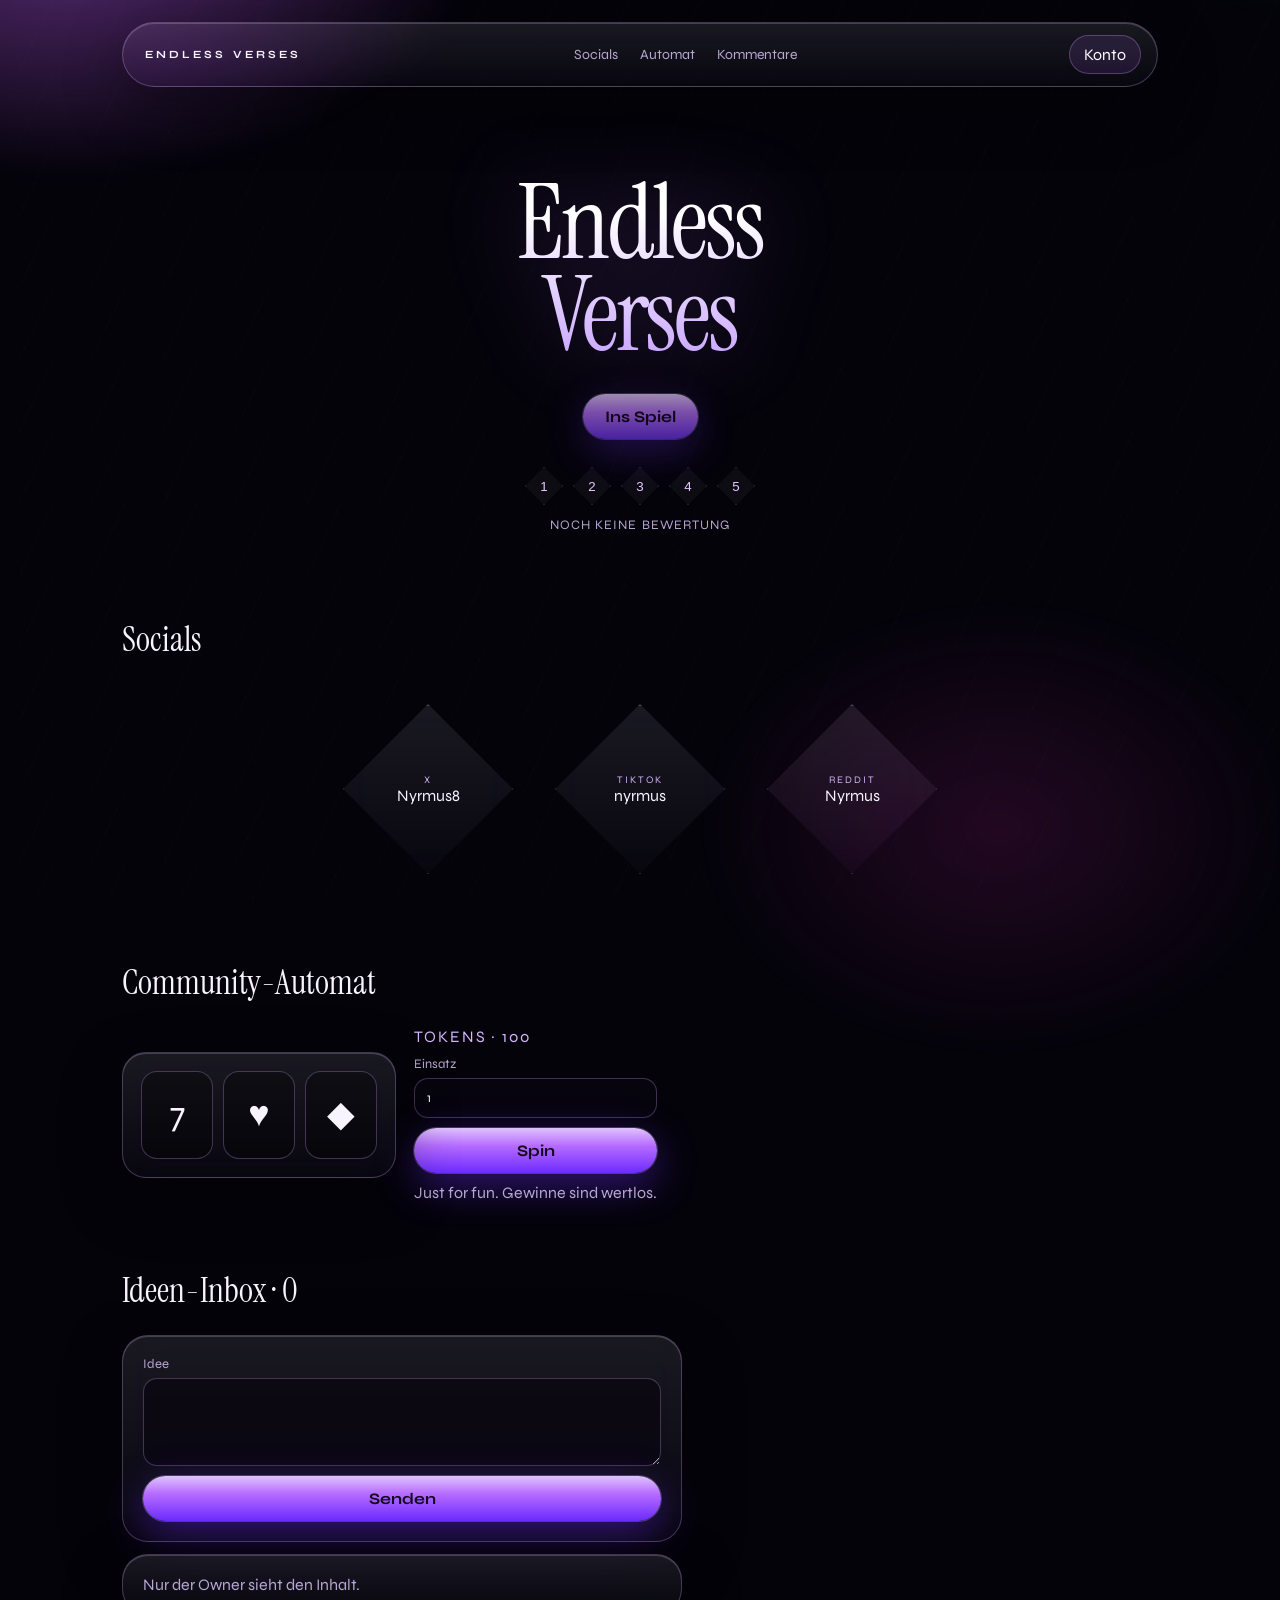
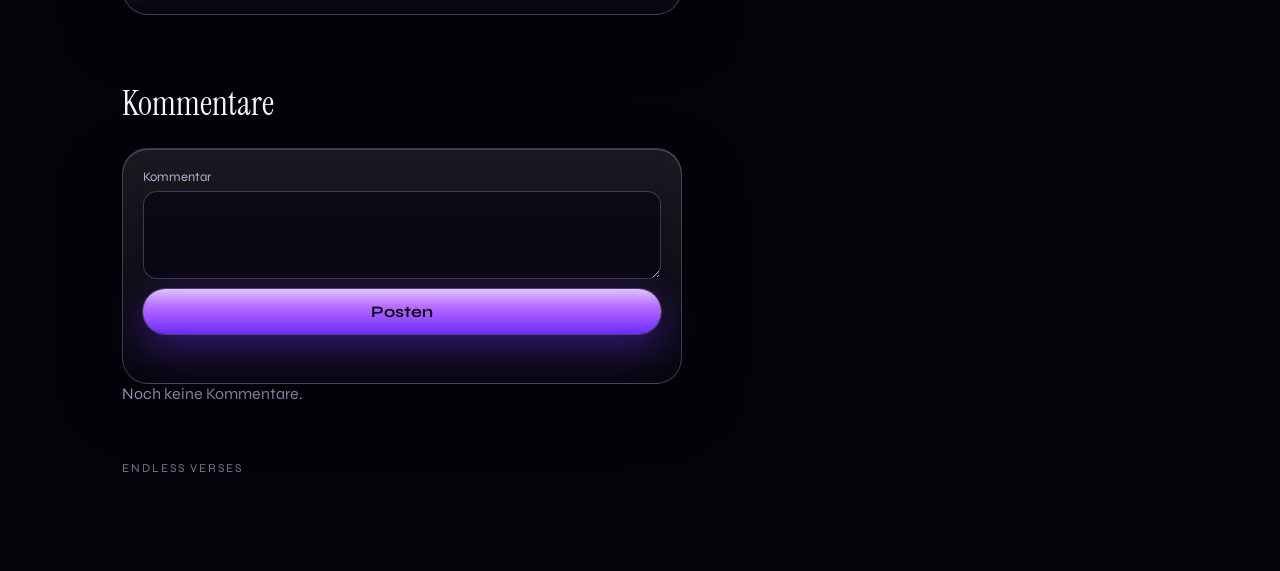
==== commit 9e55a54d: "Add slot UI, hover glow, spinning diamonds, form off class" ====
--- a/index.html
+++ b/index.html
@@ -18,21 +18,16 @@
     * { box-sizing: border-box; margin: 0; padding: 0; }
     html { scroll-behavior: smooth; }
     body {
-      min-height: 100vh;
-      color: var(--ink);
-      font-family: Syne, sans-serif;
-      background: #04030a;
-      overflow-x: hidden;
+      min-height: 100vh; color: var(--ink); font-family: Syne, sans-serif;
+      background: #04030a; overflow-x: hidden;
     }
     .chroma {
-      position: fixed; inset: -20%;
+      position: fixed; inset: -20%; pointer-events: none; z-index: 0;
       background:
         radial-gradient(40% 35% at 18% 8%, rgba(181,107,255,.45), transparent 58%),
         radial-gradient(32% 28% at 88% 0%, rgba(80,220,255,.16), transparent 55%),
-        radial-gradient(28% 30% at 70% 80%, rgba(255,70,180,.12), transparent 60%),
-        conic-gradient(from 210deg at 50% 20%, rgba(181,107,255,.08), transparent 40%);
+        radial-gradient(28% 30% at 70% 80%, rgba(255,70,180,.12), transparent 60%);
       filter: blur(8px) saturate(1.4);
-      pointer-events: none; z-index: 0;
       animation: drift 18s ease-in-out infinite alternate;
     }
     @keyframes drift {
@@ -47,6 +42,14 @@
       background-size: 72px 72px, 46px 46px;
     }
     a { color: inherit; text-decoration: none; }
+    button, .btn, .diamond, .stars button, #accountToggle {
+      transition: box-shadow .2s ease, transform .2s ease, filter .2s ease;
+    }
+    button:hover, .btn:hover, #accountToggle:hover, .stars button:hover {
+      box-shadow: 0 0 28px rgba(181,107,255,.7);
+      filter: brightness(1.12);
+    }
+    .off { display: none !important; }
     .wrap { position: relative; z-index: 1; max-width: 1080px; margin: 0 auto; padding: 22px 22px 96px; }
     .glass {
       background: linear-gradient(180deg, rgba(255,255,255,.09), rgba(255,255,255,.02));
@@ -56,29 +59,23 @@
     }
     .nav {
       display: flex; justify-content: space-between; align-items: center;
-      gap: 16px; padding: 12px 16px 12px 22px; border-radius: 999px;
-      position: relative;
-    }
-    .logo {
-      font-weight: 700; letter-spacing: .28em; font-size: 11px;
-    }
+      gap: 16px; padding: 12px 16px 12px 22px; border-radius: 999px; position: relative;
+    }
+    .logo { font-weight: 700; letter-spacing: .28em; font-size: 11px; }
     .nav nav { display: flex; gap: 22px; color: var(--mute); font-size: 14px; }
-    .nav nav a:hover { color: #fff; }
     .account-wrap { position: relative; }
     #accountToggle {
-      background: rgba(181,107,255,.12); color: #fff;
-      border: 1px solid var(--line); padding: 9px 14px;
-      border-radius: 999px; cursor: pointer; font: inherit;
+      background: rgba(181,107,255,.12); color: #fff; border: 1px solid var(--line);
+      padding: 9px 14px; border-radius: 999px; cursor: pointer; font: inherit;
     }
     #accountPanel {
       position: absolute; right: 0; top: calc(100% + 12px);
-      width: 300px; padding: 16px; border-radius: 22px; z-index: 8;
+      width: 300px; padding: 16px; border-radius: 22px; z-index: 20;
     }
     .hero { padding: 90px 0 28px; text-align: center; }
     .hero h1 {
-      font-family: "Instrument Serif", serif;
-      font-weight: 400; font-size: clamp(52px, 11vw, 104px);
-      letter-spacing: -.03em; line-height: .88;
+      font-family: "Instrument Serif", serif; font-weight: 400;
+      font-size: clamp(52px, 11vw, 104px); letter-spacing: -.03em; line-height: .88;
       background: linear-gradient(180deg, #fff 20%, #c9a6ff 100%);
       -webkit-background-clip: text; background-clip: text; color: transparent;
       filter: drop-shadow(0 0 40px rgba(181,107,255,.35));
@@ -98,26 +95,55 @@
       background: rgba(255,255,255,.04); color: #e3c9ff; cursor: pointer;
       clip-path: polygon(50% 0, 100% 50%, 50% 100%, 0 50%);
     }
-    .stars button:hover { background: rgba(181,107,255,.35); }
     #rateAvg { margin-top: 12px; color: var(--mute); font-size: 13px; letter-spacing: .08em; text-transform: uppercase; }
     section { padding: 56px 0 10px; }
-    h2 {
-      font-family: "Instrument Serif", serif;
-      font-weight: 400; font-size: 34px; margin-bottom: 22px;
-    }
-    .socials { display: flex; justify-content: center; gap: 36px; flex-wrap: wrap; padding: 12px 0 20px; }
+    h2 { font-family: "Instrument Serif", serif; font-weight: 400; font-size: 34px; margin-bottom: 22px; }
+    .socials { display: flex; justify-content: center; gap: 42px; flex-wrap: wrap; padding: 20px 0; }
+    .spin-wrap {
+      width: 170px; height: 170px;
+      animation: spinY 7s linear infinite;
+      transform-style: preserve-3d;
+    }
+    .spin-wrap:nth-child(2) { animation-duration: 8.2s; animation-direction: reverse; }
+    .spin-wrap:nth-child(3) { animation-duration: 6.4s; }
+    @keyframes spinY {
+      from { transform: rotateZ(-2deg) rotateY(0); }
+      to { transform: rotateZ(-2deg) rotateY(360deg); }
+    }
     .diamond {
-      width: 168px; height: 168px;
+      width: 170px; height: 170px;
       clip-path: polygon(50% 0, 100% 50%, 50% 100%, 0 50%);
       display: flex; align-items: center; justify-content: center;
-      transition: transform .25s ease, box-shadow .25s ease;
-    }
-    .diamond:hover { transform: scale(1.06); box-shadow: 0 0 50px rgba(181,107,255,.4); }
-    .diamond-inner { text-align: center; }
-    .diamond .tag {
-      display: block; color: #d7b8ff; font-size: 10px;
-      letter-spacing: .2em; text-transform: uppercase; margin-bottom: 6px;
-    }
+    }
+    .diamond:hover { box-shadow: 0 0 40px rgba(181,107,255,.75); }
+    .diamond-inner { text-align: center; animation: counter 7s linear infinite; }
+    .spin-wrap:nth-child(2) .diamond-inner { animation-duration: 8.2s; animation-direction: reverse; }
+    .spin-wrap:nth-child(3) .diamond-inner { animation-duration: 6.4s; }
+    @keyframes counter {
+      from { transform: rotateY(0); }
+      to { transform: rotateY(-360deg); }
+    }
+    .diamond .tag { display: block; color: #d7b8ff; font-size: 10px; letter-spacing: .2em; text-transform: uppercase; }
+    .slot-wrap { display: flex; gap: 18px; flex-wrap: wrap; align-items: center; }
+    #slot {
+      display: flex; gap: 10px; padding: 18px; border-radius: 24px;
+    }
+    .reel {
+      width: 72px; height: 88px; border-radius: 16px;
+      display: flex; align-items: center; justify-content: center;
+      font-size: 36px; background: rgba(0,0,0,.35); border: 1px solid var(--line);
+    }
+    #slot.jackpot {
+      animation: boom .6s ease 3;
+      box-shadow: 0 0 50px #ff4fd8, 0 0 90px #7b3dff;
+    }
+    @keyframes boom {
+      0%,100% { transform: scale(1) rotate(0); }
+      30% { transform: scale(1.06) rotate(-2deg); }
+      60% { transform: scale(1.08) rotate(2deg); }
+    }
+    .slot-side { display: flex; flex-direction: column; gap: 10px; min-width: 220px; }
+    .tokens { letter-spacing: .12em; text-transform: uppercase; color: #d7b8ff; }
     .box { max-width: 560px; padding: 20px; border-radius: 26px; }
     .tabs { display: flex; gap: 8px; margin-bottom: 12px; }
     .tabs button, #logoutBtn, .cmt-actions button {
@@ -134,7 +160,7 @@
     textarea { min-height: 88px; resize: vertical; }
     .msg, #commentErr { color: #ff9ad8; min-height: 1.2em; }
     .muted { color: var(--mute); }
-    .cmt { margin: 12px 0; padding: 16px 16px 14px; border-radius: 20px; }
+    .cmt { margin: 12px 0; padding: 16px; border-radius: 20px; }
     .cmt.pinned { box-shadow: 0 0 0 1px #c9a6ff, 0 0 28px rgba(181,107,255,.2); }
     .cmt header { display: flex; gap: 8px; align-items: center; margin-bottom: 6px; }
     .owner-badge {
@@ -142,10 +168,9 @@
       color: #fff; background: linear-gradient(90deg, #9b5cff, #6d2bff);
       box-shadow: 0 0 18px rgba(150,80,255,.9);
     }
-    .pin { font-size: 11px; color: #c9a6ff; }
     .cmt-actions { display: flex; gap: 6px; flex-wrap: wrap; margin-top: 8px; }
     .thread { margin: 10px 0 0 14px; }
-    .thread summary { cursor: pointer; color: #c9a6ff; margin-bottom: 8px; }
+    .thread summary { cursor: pointer; color: #c9a6ff; }
     .note { padding: 10px 12px; margin-bottom: 8px; border-radius: 14px; background: rgba(123,61,255,.22); }
     footer { padding-top: 48px; color: #7d738c; font-size: 12px; letter-spacing: .16em; text-transform: uppercase; }
   </style>
@@ -158,6 +183,7 @@
       <a class="logo" href="index.html">ENDLESS VERSES</a>
       <nav>
         <a href="#socials">Socials</a>
+        <a href="#slot-sec">Automat</a>
         <a href="#comments-sec">Kommentare</a>
       </nav>
       <div class="account-wrap">
@@ -168,13 +194,13 @@
             <button type="button" id="tabRegister">Registrieren</button>
           </div>
           <form id="loginForm">
-            <label>Name <input id="loginName" required></label>
-            <label>Passwort <input id="loginPass" type="password" required></label>
+            <label>Name <input id="loginName" autocomplete="username"></label>
+            <label>Passwort <input id="loginPass" type="password" autocomplete="current-password"></label>
             <button class="btn" type="submit">Einloggen</button>
           </form>
-          <form id="registerForm" style="display:none">
-            <label>Name <input id="regName" minlength="3"></label>
-            <label>Passwort <input id="regPass" type="password" minlength="4"></label>
+          <form id="registerForm" class="off">
+            <label>Name <input id="regName" autocomplete="username"></label>
+            <label>Passwort <input id="regPass" type="password" autocomplete="new-password"></label>
             <button class="btn" type="submit">Account erstellen</button>
           </form>
           <p id="msg" class="msg"></p>
@@ -189,11 +215,11 @@
         <a id="playBtn" class="btn locked" href="#top">Ins Spiel</a>
       </div>
       <div class="stars" aria-label="Bewerten">
-        <button type="button" data-star="1"><span>1</span></button>
-        <button type="button" data-star="2"><span>2</span></button>
-        <button type="button" data-star="3"><span>3</span></button>
-        <button type="button" data-star="4"><span>4</span></button>
-        <button type="button" data-star="5"><span>5</span></button>
+        <button type="button" data-star="1">1</button>
+        <button type="button" data-star="2">2</button>
+        <button type="button" data-star="3">3</button>
+        <button type="button" data-star="4">4</button>
+        <button type="button" data-star="5">5</button>
       </div>
       <p id="rateAvg">Noch keine Bewertung</p>
     </div>
@@ -201,9 +227,26 @@
     <section id="socials">
       <h2>Socials</h2>
       <div class="socials">
-        <a class="diamond glass" href="https://x.com/Nyrmus8" target="_blank" rel="noopener"><span class="diamond-inner"><span class="tag">X</span>Nyrmus8</span></a>
-        <a class="diamond glass" href="https://www.tiktok.com/@nyrmus" target="_blank" rel="noopener"><span class="diamond-inner"><span class="tag">TikTok</span>nyrmus</span></a>
-        <a class="diamond glass" href="https://www.reddit.com/user/Jolly_Dot_2995/" target="_blank" rel="noopener"><span class="diamond-inner"><span class="tag">Reddit</span>Nyrmus</span></a>
+        <a class="spin-wrap" href="https://x.com/Nyrmus8" target="_blank" rel="noopener"><span class="diamond glass"><span class="diamond-inner"><span class="tag">X</span>Nyrmus8</span></span></a>
+        <a class="spin-wrap" href="https://www.tiktok.com/@nyrmus" target="_blank" rel="noopener"><span class="diamond glass"><span class="diamond-inner"><span class="tag">TikTok</span>nyrmus</span></span></a>
+        <a class="spin-wrap" href="https://www.reddit.com/user/Jolly_Dot_2995/" target="_blank" rel="noopener"><span class="diamond glass"><span class="diamond-inner"><span class="tag">Reddit</span>Nyrmus</span></span></a>
+      </div>
+    </section>
+
+    <section id="slot-sec">
+      <h2>Community-Automat</h2>
+      <div class="slot-wrap">
+        <div id="slot" class="glass">
+          <div class="reel" id="r1">7</div>
+          <div class="reel" id="r2">♥</div>
+          <div class="reel" id="r3">◆</div>
+        </div>
+        <div class="slot-side">
+          <p class="tokens">Tokens · <span id="tokens">100</span></p>
+          <label>Einsatz <input id="bet" type="number" min="1" value="1"></label>
+          <button class="btn" type="button" id="spinBtn">Spin</button>
+          <p id="slotJoke" class="muted">Just for fun. Gewinne sind wertlos.</p>
+        </div>
       </div>
     </section>
 
@@ -231,5 +274,6 @@
   <script src="js/auth.js"></script>
   <script src="js/home.js"></script>
   <script src="js/community.js"></script>
+  <script src="js/slot.js"></script>
 </body>
 </html>
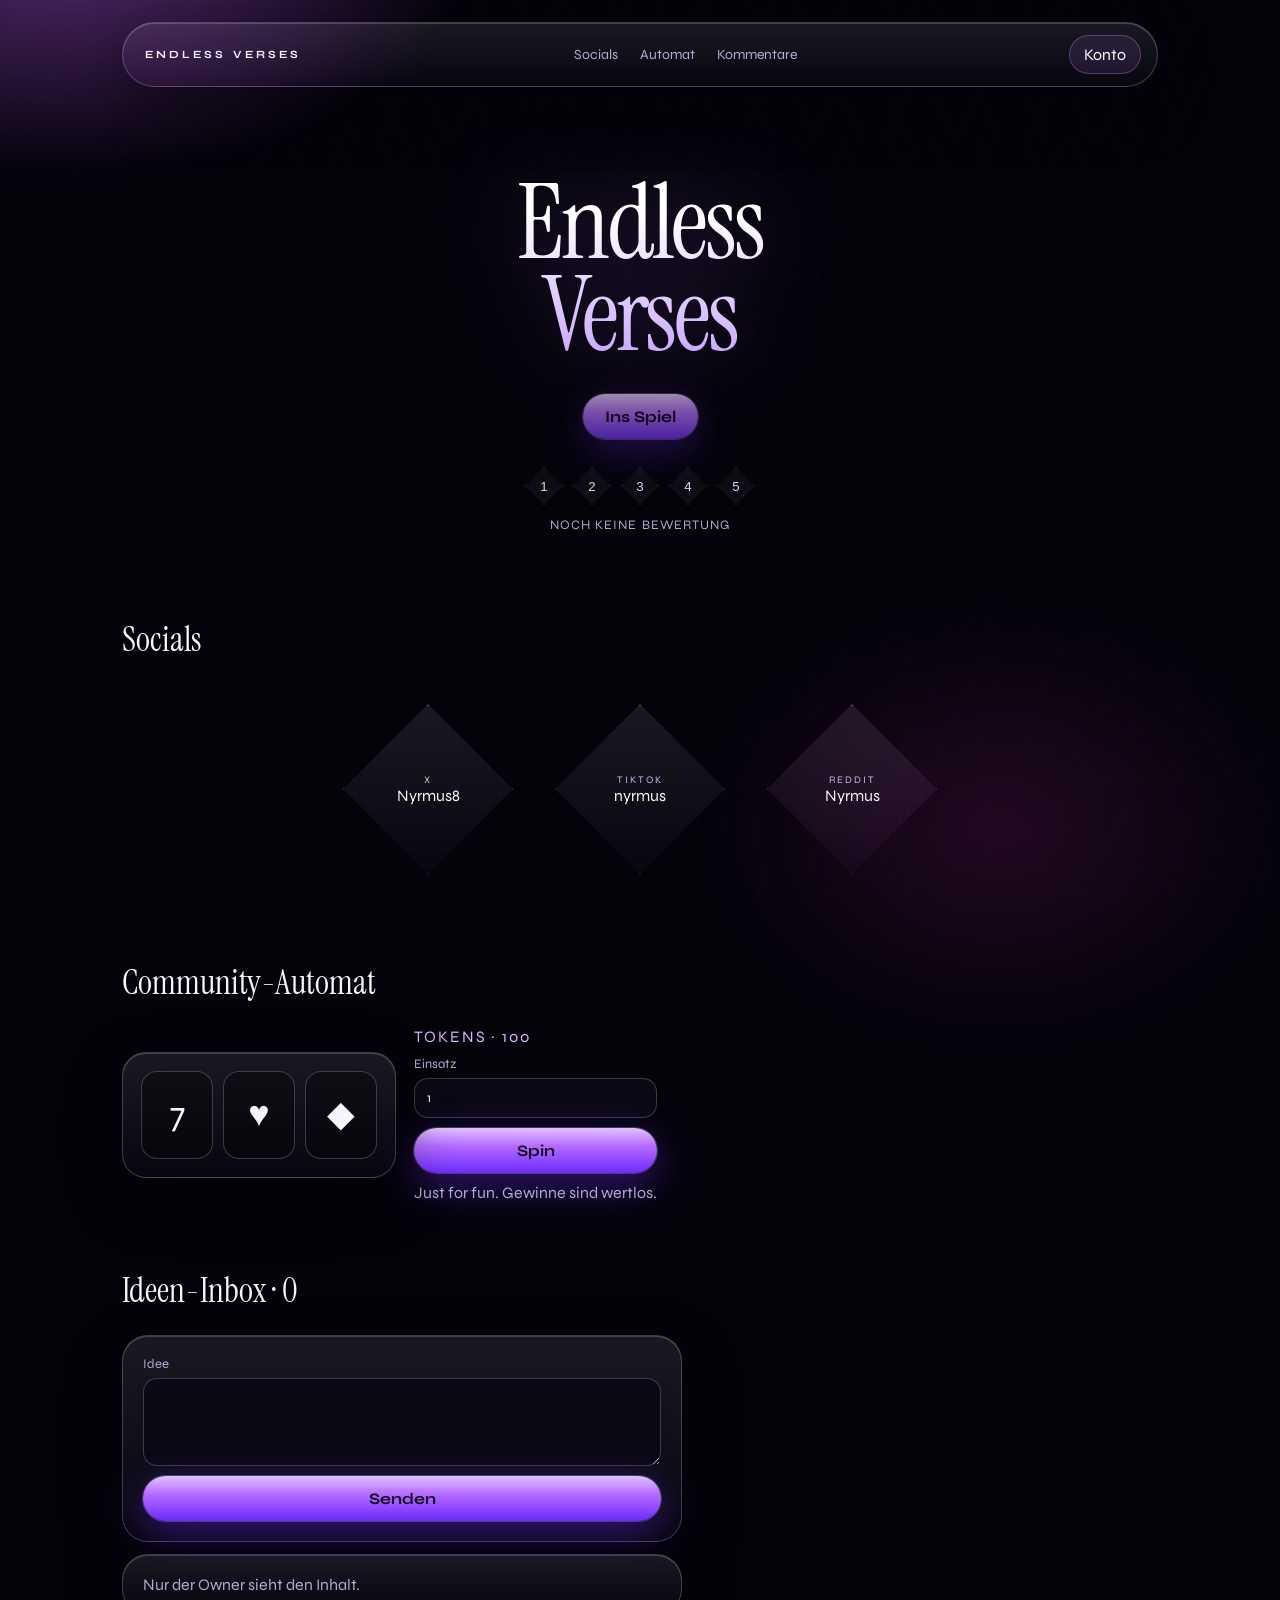
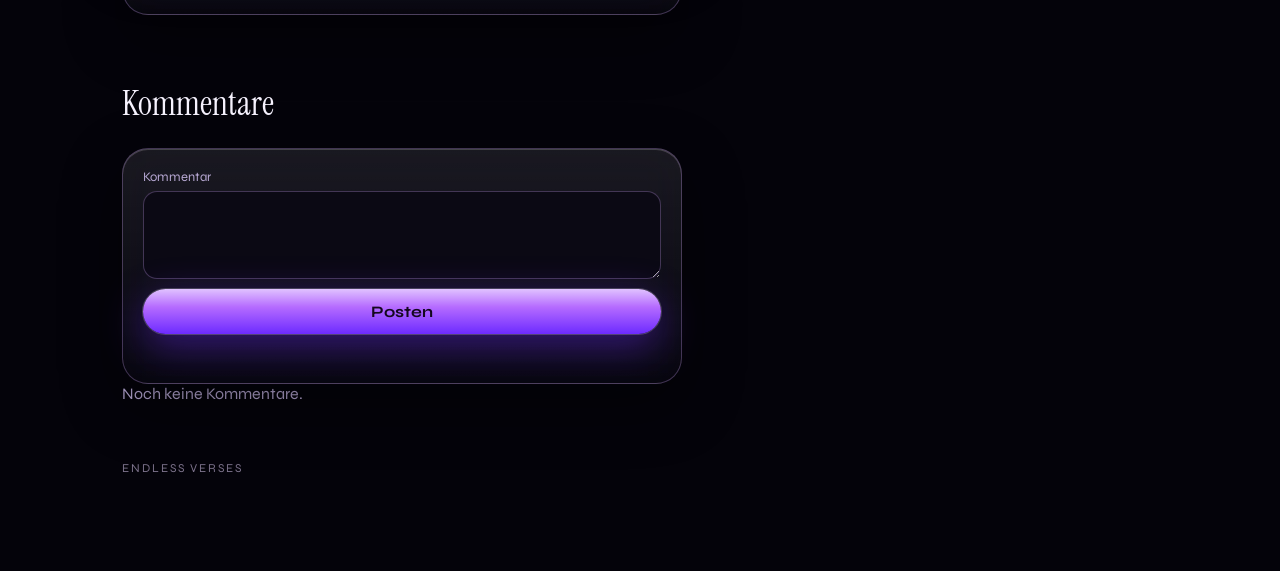
==== commit d53a7e5f: "Clean account fields and focus states" ====
--- a/index.html
+++ b/index.html
@@ -42,13 +42,6 @@
       background-size: 72px 72px, 46px 46px;
     }
     a { color: inherit; text-decoration: none; }
-    button, .btn, .diamond, .stars button, #accountToggle {
-      transition: box-shadow .2s ease, transform .2s ease, filter .2s ease;
-    }
-    button:hover, .btn:hover, #accountToggle:hover, .stars button:hover {
-      box-shadow: 0 0 28px rgba(181,107,255,.7);
-      filter: brightness(1.12);
-    }
     .off { display: none !important; }
     .wrap { position: relative; z-index: 1; max-width: 1080px; margin: 0 auto; padding: 22px 22px 96px; }
     .glass {
@@ -63,15 +56,44 @@
     }
     .logo { font-weight: 700; letter-spacing: .28em; font-size: 11px; }
     .nav nav { display: flex; gap: 22px; color: var(--mute); font-size: 14px; }
-    .account-wrap { position: relative; }
+    .account-wrap { position: relative; z-index: 30; }
     #accountToggle {
       background: rgba(181,107,255,.12); color: #fff; border: 1px solid var(--line);
       padding: 9px 14px; border-radius: 999px; cursor: pointer; font: inherit;
     }
+    #accountToggle:hover { box-shadow: 0 0 22px rgba(181,107,255,.55); }
     #accountPanel {
       position: absolute; right: 0; top: calc(100% + 12px);
-      width: 300px; padding: 16px; border-radius: 22px; z-index: 20;
-    }
+      width: 320px; padding: 18px; border-radius: 22px; z-index: 40;
+    }
+    #accountPanel .tabs { display: flex; gap: 8px; margin-bottom: 16px; }
+    #accountPanel .tabs button {
+      flex: 1; background: rgba(255,255,255,.04); color: #f4edff;
+      border: 1px solid var(--line); padding: 9px 0; border-radius: 999px;
+      cursor: pointer; font: inherit;
+    }
+    #accountPanel .tabs button.active {
+      background: rgba(181,107,255,.25); box-shadow: 0 0 16px rgba(181,107,255,.25);
+    }
+    #accountPanel form { display: flex; flex-direction: column; gap: 14px; }
+    #accountPanel label {
+      display: flex; flex-direction: column; gap: 8px;
+      font-size: 12px; letter-spacing: .08em; text-transform: uppercase; color: var(--mute);
+    }
+    #accountPanel input {
+      height: 46px; width: 100%;
+      background: #0b0914; color: #fff;
+      border: 1px solid rgba(214,186,255,.32);
+      border-radius: 12px; padding: 0 14px;
+      font: 16px/1 Syne, sans-serif;
+      outline: none; appearance: none; -webkit-appearance: none;
+    }
+    #accountPanel input:hover { border-color: rgba(214,186,255,.55); }
+    #accountPanel input:focus {
+      border-color: #c9a6ff;
+      box-shadow: 0 0 0 3px rgba(181,107,255,.28);
+    }
+    #accountPanel .btn { width: 100%; margin-top: 2px; }
     .hero { padding: 90px 0 28px; text-align: center; }
     .hero h1 {
       font-family: "Instrument Serif", serif; font-weight: 400;
@@ -87,7 +109,9 @@
       background: linear-gradient(180deg, #e0c2ff, var(--violet) 40%, var(--deep));
       color: #14081f; cursor: pointer; font: inherit; font-weight: 700;
       box-shadow: 0 0 0 1px rgba(255,255,255,.2), 0 12px 40px rgba(109,43,255,.45);
-    }
+      transition: box-shadow .2s ease, filter .2s ease;
+    }
+    .btn:hover { box-shadow: 0 0 28px rgba(181,107,255,.7); filter: brightness(1.08); }
     .btn.locked { filter: grayscale(.15); opacity: .7; }
     .stars { display: flex; gap: 10px; justify-content: center; margin-top: 28px; }
     .stars button {
@@ -95,15 +119,12 @@
       background: rgba(255,255,255,.04); color: #e3c9ff; cursor: pointer;
       clip-path: polygon(50% 0, 100% 50%, 50% 100%, 0 50%);
     }
+    .stars button:hover { box-shadow: 0 0 18px rgba(181,107,255,.6); }
     #rateAvg { margin-top: 12px; color: var(--mute); font-size: 13px; letter-spacing: .08em; text-transform: uppercase; }
     section { padding: 56px 0 10px; }
     h2 { font-family: "Instrument Serif", serif; font-weight: 400; font-size: 34px; margin-bottom: 22px; }
     .socials { display: flex; justify-content: center; gap: 42px; flex-wrap: wrap; padding: 20px 0; }
-    .spin-wrap {
-      width: 170px; height: 170px;
-      animation: spinY 7s linear infinite;
-      transform-style: preserve-3d;
-    }
+    .spin-wrap { width: 170px; height: 170px; animation: spinY 7s linear infinite; transform-style: preserve-3d; }
     .spin-wrap:nth-child(2) { animation-duration: 8.2s; animation-direction: reverse; }
     .spin-wrap:nth-child(3) { animation-duration: 6.4s; }
     @keyframes spinY {
@@ -125,18 +146,13 @@
     }
     .diamond .tag { display: block; color: #d7b8ff; font-size: 10px; letter-spacing: .2em; text-transform: uppercase; }
     .slot-wrap { display: flex; gap: 18px; flex-wrap: wrap; align-items: center; }
-    #slot {
-      display: flex; gap: 10px; padding: 18px; border-radius: 24px;
-    }
+    #slot { display: flex; gap: 10px; padding: 18px; border-radius: 24px; }
     .reel {
       width: 72px; height: 88px; border-radius: 16px;
       display: flex; align-items: center; justify-content: center;
       font-size: 36px; background: rgba(0,0,0,.35); border: 1px solid var(--line);
     }
-    #slot.jackpot {
-      animation: boom .6s ease 3;
-      box-shadow: 0 0 50px #ff4fd8, 0 0 90px #7b3dff;
-    }
+    #slot.jackpot { animation: boom .6s ease 3; box-shadow: 0 0 50px #ff4fd8, 0 0 90px #7b3dff; }
     @keyframes boom {
       0%,100% { transform: scale(1) rotate(0); }
       30% { transform: scale(1.06) rotate(-2deg); }
@@ -145,17 +161,20 @@
     .slot-side { display: flex; flex-direction: column; gap: 10px; min-width: 220px; }
     .tokens { letter-spacing: .12em; text-transform: uppercase; color: #d7b8ff; }
     .box { max-width: 560px; padding: 20px; border-radius: 26px; }
-    .tabs { display: flex; gap: 8px; margin-bottom: 12px; }
-    .tabs button, #logoutBtn, .cmt-actions button {
+    .cmt-actions button, #logoutBtn {
       background: rgba(255,255,255,.05); color: #f4edff; border: 1px solid var(--line);
       padding: 7px 11px; border-radius: 999px; cursor: pointer; font: inherit;
     }
-    .tabs button.active { background: rgba(181,107,255,.2); }
     form { display: flex; flex-direction: column; gap: 10px; }
     label { display: flex; flex-direction: column; gap: 6px; font-size: 13px; color: var(--mute); }
     input, textarea {
-      background: rgba(8,6,16,.65); color: #fff; border: 1px solid var(--line);
+      background: #0b0914; color: #fff; border: 1px solid var(--line);
       padding: 11px 12px; border-radius: 14px; font: inherit; width: 100%;
+      outline: none;
+    }
+    input:focus, textarea:focus {
+      border-color: #c9a6ff;
+      box-shadow: 0 0 0 3px rgba(181,107,255,.25);
     }
     textarea { min-height: 88px; resize: vertical; }
     .msg, #commentErr { color: #ff9ad8; min-height: 1.2em; }
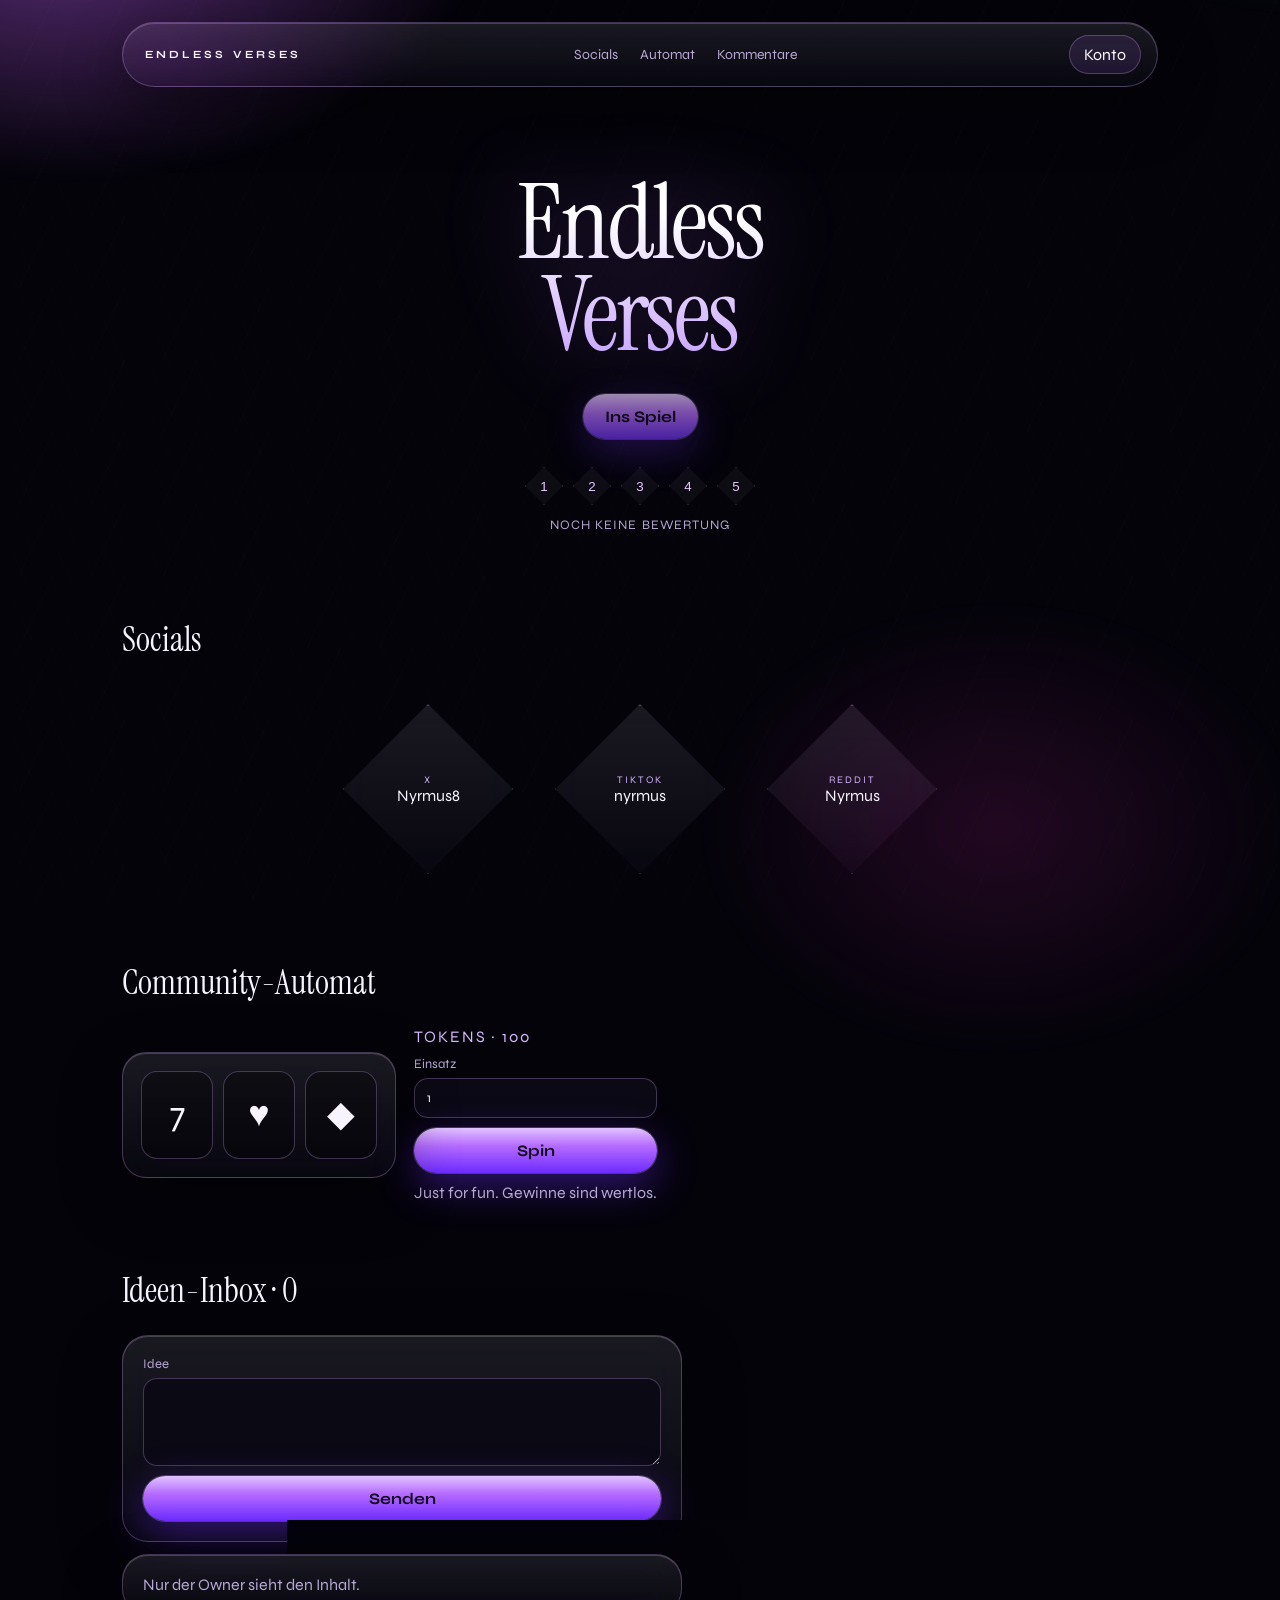
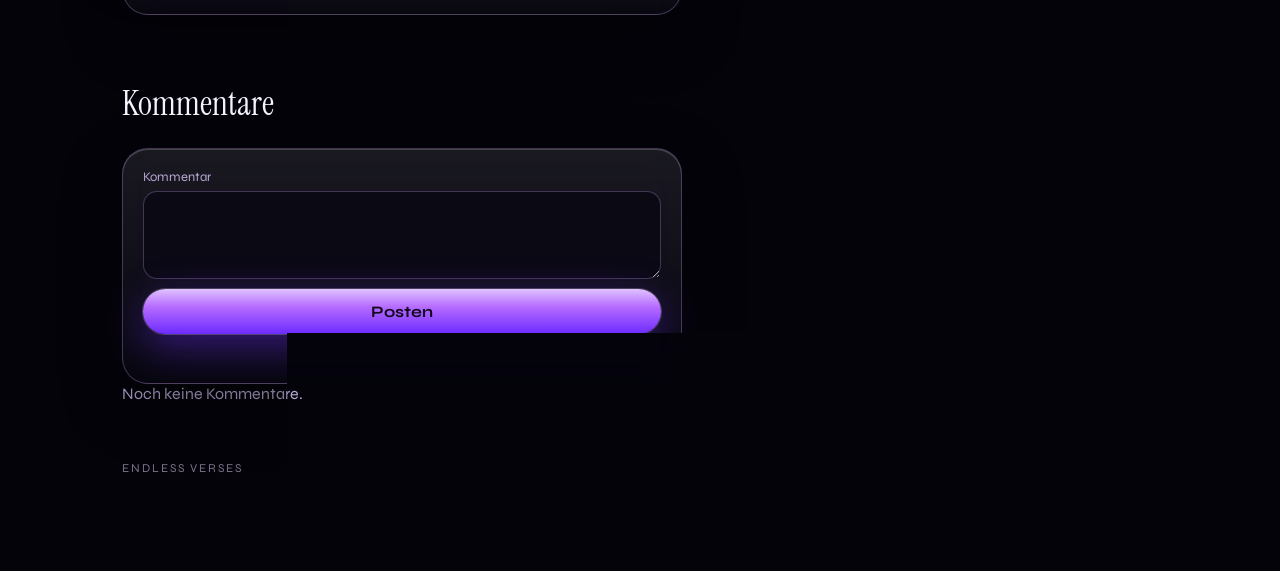
==== commit 9ea23cbf: "Pin account panel top-right so fields stay usable" ====
--- a/index.html
+++ b/index.html
@@ -56,15 +56,16 @@
     }
     .logo { font-weight: 700; letter-spacing: .28em; font-size: 11px; }
     .nav nav { display: flex; gap: 22px; color: var(--mute); font-size: 14px; }
-    .account-wrap { position: relative; z-index: 30; }
+    .account-wrap { position: static; z-index: 30; }
     #accountToggle {
       background: rgba(181,107,255,.12); color: #fff; border: 1px solid var(--line);
       padding: 9px 14px; border-radius: 999px; cursor: pointer; font: inherit;
     }
     #accountToggle:hover { box-shadow: 0 0 22px rgba(181,107,255,.55); }
     #accountPanel {
-      position: absolute; right: 0; top: calc(100% + 12px);
-      width: 320px; padding: 18px; border-radius: 22px; z-index: 40;
+      position: fixed; right: 20px; top: 78px;
+      width: 320px; padding: 18px; border-radius: 22px; z-index: 80;
+      pointer-events: auto;
     }
     #accountPanel .tabs { display: flex; gap: 8px; margin-bottom: 16px; }
     #accountPanel .tabs button {
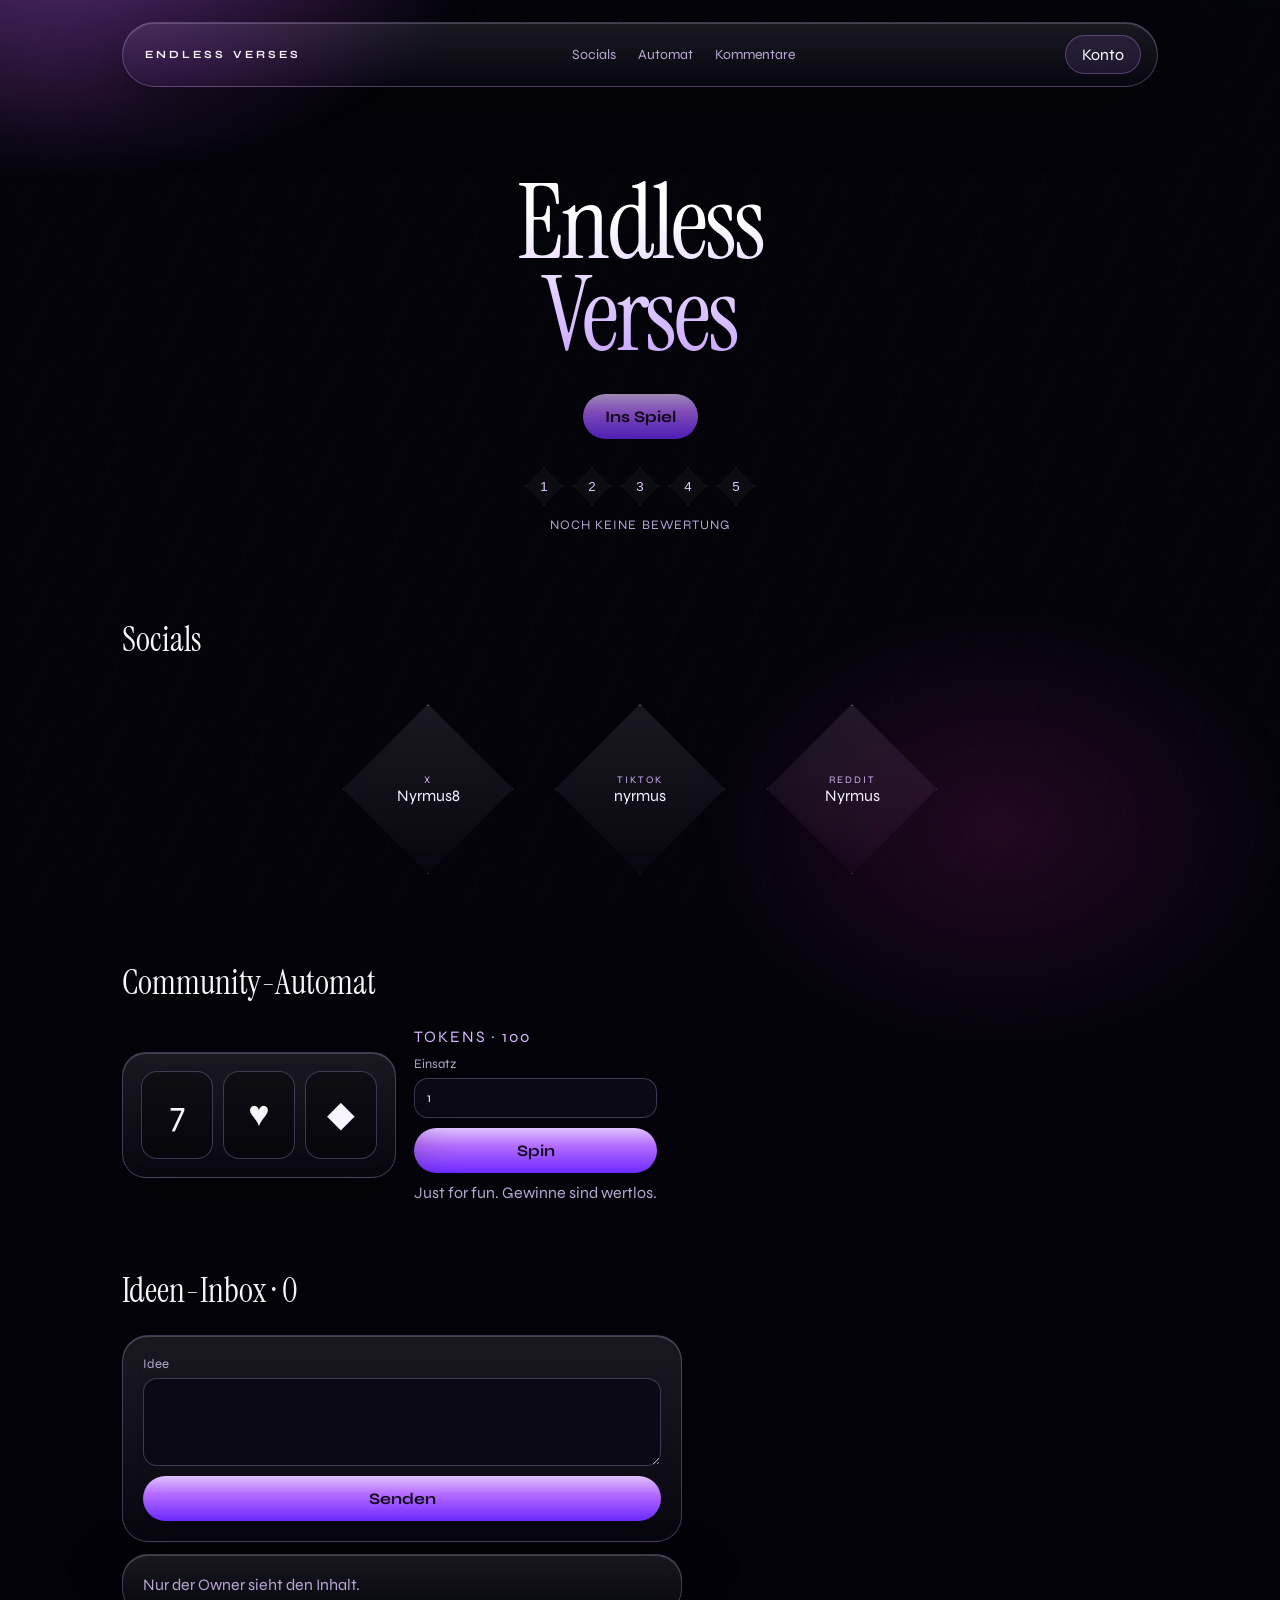
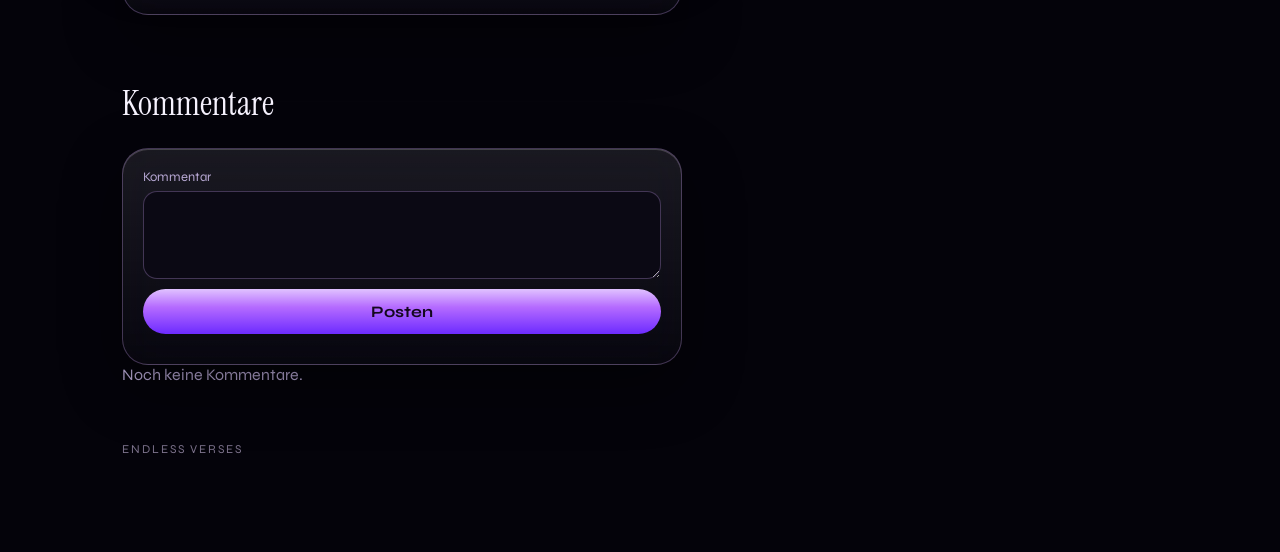
==== commit d85348e1: "Replace dropdown with account overlay modal" ====
--- a/index.html
+++ b/index.html
@@ -28,11 +28,6 @@
         radial-gradient(32% 28% at 88% 0%, rgba(80,220,255,.16), transparent 55%),
         radial-gradient(28% 30% at 70% 80%, rgba(255,70,180,.12), transparent 60%);
       filter: blur(8px) saturate(1.4);
-      animation: drift 18s ease-in-out infinite alternate;
-    }
-    @keyframes drift {
-      from { transform: translate3d(-2%, -1%, 0) scale(1); }
-      to { transform: translate3d(2%, 2%, 0) scale(1.06); }
     }
     .mesh {
       position: fixed; inset: 0; pointer-events: none; z-index: 0; opacity: .22;
@@ -52,56 +47,61 @@
     }
     .nav {
       display: flex; justify-content: space-between; align-items: center;
-      gap: 16px; padding: 12px 16px 12px 22px; border-radius: 999px; position: relative;
+      gap: 16px; padding: 12px 16px 12px 22px; border-radius: 999px;
     }
     .logo { font-weight: 700; letter-spacing: .28em; font-size: 11px; }
     .nav nav { display: flex; gap: 22px; color: var(--mute); font-size: 14px; }
-    .account-wrap { position: static; z-index: 30; }
-    #accountToggle {
+    #accountOpen {
       background: rgba(181,107,255,.12); color: #fff; border: 1px solid var(--line);
-      padding: 9px 14px; border-radius: 999px; cursor: pointer; font: inherit;
-    }
-    #accountToggle:hover { box-shadow: 0 0 22px rgba(181,107,255,.55); }
-    #accountPanel {
-      position: fixed; right: 20px; top: 78px;
-      width: 320px; padding: 18px; border-radius: 22px; z-index: 80;
-      pointer-events: auto;
-    }
-    #accountPanel .tabs { display: flex; gap: 8px; margin-bottom: 16px; }
-    #accountPanel .tabs button {
+      padding: 9px 16px; border-radius: 999px; cursor: pointer; font: inherit;
+    }
+    #accountOpen:hover { box-shadow: 0 0 22px rgba(181,107,255,.55); }
+    #accountOverlay {
+      position: fixed; inset: 0; z-index: 200;
+      display: none; align-items: center; justify-content: center;
+      background: rgba(4,3,10,.72);
+      padding: 20px;
+    }
+    #accountOverlay.on { display: flex; }
+    #accountCard {
+      width: min(380px, 100%);
+      padding: 22px;
+      border-radius: 24px;
+      position: relative;
+    }
+    #accountClose {
+      position: absolute; top: 14px; right: 14px;
+      width: 32px; height: 32px; border-radius: 50%;
+      border: 1px solid var(--line); background: transparent; color: #fff;
+      cursor: pointer; font: inherit;
+    }
+    #accountCard .tabs { display: flex; gap: 8px; margin: 8px 0 18px; }
+    #accountCard .tabs button {
       flex: 1; background: rgba(255,255,255,.04); color: #f4edff;
-      border: 1px solid var(--line); padding: 9px 0; border-radius: 999px;
+      border: 1px solid var(--line); padding: 10px 0; border-radius: 999px;
       cursor: pointer; font: inherit;
     }
-    #accountPanel .tabs button.active {
-      background: rgba(181,107,255,.25); box-shadow: 0 0 16px rgba(181,107,255,.25);
-    }
-    #accountPanel form { display: flex; flex-direction: column; gap: 14px; }
-    #accountPanel label {
+    #accountCard .tabs button.active { background: rgba(181,107,255,.25); }
+    #accountCard form { display: flex; flex-direction: column; gap: 14px; }
+    #accountCard label {
       display: flex; flex-direction: column; gap: 8px;
       font-size: 12px; letter-spacing: .08em; text-transform: uppercase; color: var(--mute);
     }
-    #accountPanel input {
-      height: 46px; width: 100%;
-      background: #0b0914; color: #fff;
-      border: 1px solid rgba(214,186,255,.32);
-      border-radius: 12px; padding: 0 14px;
-      font: 16px/1 Syne, sans-serif;
-      outline: none; appearance: none; -webkit-appearance: none;
-    }
-    #accountPanel input:hover { border-color: rgba(214,186,255,.55); }
-    #accountPanel input:focus {
-      border-color: #c9a6ff;
-      box-shadow: 0 0 0 3px rgba(181,107,255,.28);
-    }
-    #accountPanel .btn { width: 100%; margin-top: 2px; }
+    #accountCard input {
+      height: 48px; width: 100%; background: #0b0914; color: #fff;
+      border: 1px solid rgba(214,186,255,.32); border-radius: 12px;
+      padding: 0 14px; font: 16px/1 Syne, sans-serif; outline: none;
+    }
+    #accountCard input:focus {
+      border-color: #c9a6ff; box-shadow: 0 0 0 3px rgba(181,107,255,.28);
+    }
+    #accountCard .btn { width: 100%; }
     .hero { padding: 90px 0 28px; text-align: center; }
     .hero h1 {
       font-family: "Instrument Serif", serif; font-weight: 400;
       font-size: clamp(52px, 11vw, 104px); letter-spacing: -.03em; line-height: .88;
       background: linear-gradient(180deg, #fff 20%, #c9a6ff 100%);
       -webkit-background-clip: text; background-clip: text; color: transparent;
-      filter: drop-shadow(0 0 40px rgba(181,107,255,.35));
     }
     .row { display: flex; gap: 10px; justify-content: center; margin-top: 34px; }
     .btn {
@@ -109,42 +109,27 @@
       padding: 13px 22px; border-radius: 999px; border: 0;
       background: linear-gradient(180deg, #e0c2ff, var(--violet) 40%, var(--deep));
       color: #14081f; cursor: pointer; font: inherit; font-weight: 700;
-      box-shadow: 0 0 0 1px rgba(255,255,255,.2), 0 12px 40px rgba(109,43,255,.45);
-      transition: box-shadow .2s ease, filter .2s ease;
-    }
-    .btn:hover { box-shadow: 0 0 28px rgba(181,107,255,.7); filter: brightness(1.08); }
-    .btn.locked { filter: grayscale(.15); opacity: .7; }
+    }
+    .btn:hover { box-shadow: 0 0 28px rgba(181,107,255,.7); }
+    .btn.locked { opacity: .7; }
     .stars { display: flex; gap: 10px; justify-content: center; margin-top: 28px; }
     .stars button {
       width: 38px; height: 38px; border: 1px solid var(--line);
       background: rgba(255,255,255,.04); color: #e3c9ff; cursor: pointer;
       clip-path: polygon(50% 0, 100% 50%, 50% 100%, 0 50%);
     }
-    .stars button:hover { box-shadow: 0 0 18px rgba(181,107,255,.6); }
     #rateAvg { margin-top: 12px; color: var(--mute); font-size: 13px; letter-spacing: .08em; text-transform: uppercase; }
     section { padding: 56px 0 10px; }
     h2 { font-family: "Instrument Serif", serif; font-weight: 400; font-size: 34px; margin-bottom: 22px; }
     .socials { display: flex; justify-content: center; gap: 42px; flex-wrap: wrap; padding: 20px 0; }
-    .spin-wrap { width: 170px; height: 170px; animation: spinY 7s linear infinite; transform-style: preserve-3d; }
+    .spin-wrap { width: 170px; height: 170px; animation: spinY 7s linear infinite; }
     .spin-wrap:nth-child(2) { animation-duration: 8.2s; animation-direction: reverse; }
-    .spin-wrap:nth-child(3) { animation-duration: 6.4s; }
-    @keyframes spinY {
-      from { transform: rotateZ(-2deg) rotateY(0); }
-      to { transform: rotateZ(-2deg) rotateY(360deg); }
-    }
+    @keyframes spinY { from { transform: rotateY(0); } to { transform: rotateY(360deg); } }
     .diamond {
-      width: 170px; height: 170px;
-      clip-path: polygon(50% 0, 100% 50%, 50% 100%, 0 50%);
+      width: 170px; height: 170px; clip-path: polygon(50% 0, 100% 50%, 50% 100%, 0 50%);
       display: flex; align-items: center; justify-content: center;
     }
-    .diamond:hover { box-shadow: 0 0 40px rgba(181,107,255,.75); }
-    .diamond-inner { text-align: center; animation: counter 7s linear infinite; }
-    .spin-wrap:nth-child(2) .diamond-inner { animation-duration: 8.2s; animation-direction: reverse; }
-    .spin-wrap:nth-child(3) .diamond-inner { animation-duration: 6.4s; }
-    @keyframes counter {
-      from { transform: rotateY(0); }
-      to { transform: rotateY(-360deg); }
-    }
+    .diamond-inner { text-align: center; }
     .diamond .tag { display: block; color: #d7b8ff; font-size: 10px; letter-spacing: .2em; text-transform: uppercase; }
     .slot-wrap { display: flex; gap: 18px; flex-wrap: wrap; align-items: center; }
     #slot { display: flex; gap: 10px; padding: 18px; border-radius: 24px; }
@@ -153,12 +138,7 @@
       display: flex; align-items: center; justify-content: center;
       font-size: 36px; background: rgba(0,0,0,.35); border: 1px solid var(--line);
     }
-    #slot.jackpot { animation: boom .6s ease 3; box-shadow: 0 0 50px #ff4fd8, 0 0 90px #7b3dff; }
-    @keyframes boom {
-      0%,100% { transform: scale(1) rotate(0); }
-      30% { transform: scale(1.06) rotate(-2deg); }
-      60% { transform: scale(1.08) rotate(2deg); }
-    }
+    #slot.jackpot { box-shadow: 0 0 50px #ff4fd8; }
     .slot-side { display: flex; flex-direction: column; gap: 10px; min-width: 220px; }
     .tokens { letter-spacing: .12em; text-transform: uppercase; color: #d7b8ff; }
     .box { max-width: 560px; padding: 20px; border-radius: 26px; }
@@ -170,28 +150,18 @@
     label { display: flex; flex-direction: column; gap: 6px; font-size: 13px; color: var(--mute); }
     input, textarea {
       background: #0b0914; color: #fff; border: 1px solid var(--line);
-      padding: 11px 12px; border-radius: 14px; font: inherit; width: 100%;
-      outline: none;
-    }
-    input:focus, textarea:focus {
-      border-color: #c9a6ff;
-      box-shadow: 0 0 0 3px rgba(181,107,255,.25);
-    }
-    textarea { min-height: 88px; resize: vertical; }
-    .msg, #commentErr { color: #ff9ad8; min-height: 1.2em; }
+      padding: 11px 12px; border-radius: 14px; font: inherit; width: 100%; outline: none;
+    }
+    textarea { min-height: 88px; }
+    .msg { color: #ff9ad8; min-height: 1.2em; }
     .muted { color: var(--mute); }
     .cmt { margin: 12px 0; padding: 16px; border-radius: 20px; }
-    .cmt.pinned { box-shadow: 0 0 0 1px #c9a6ff, 0 0 28px rgba(181,107,255,.2); }
-    .cmt header { display: flex; gap: 8px; align-items: center; margin-bottom: 6px; }
     .owner-badge {
       font-size: 10px; letter-spacing: .2em; padding: 4px 8px; border-radius: 999px;
       color: #fff; background: linear-gradient(90deg, #9b5cff, #6d2bff);
-      box-shadow: 0 0 18px rgba(150,80,255,.9);
     }
     .cmt-actions { display: flex; gap: 6px; flex-wrap: wrap; margin-top: 8px; }
     .thread { margin: 10px 0 0 14px; }
-    .thread summary { cursor: pointer; color: #c9a6ff; }
-    .note { padding: 10px 12px; margin-bottom: 8px; border-radius: 14px; background: rgba(123,61,255,.22); }
     footer { padding-top: 48px; color: #7d738c; font-size: 12px; letter-spacing: .16em; text-transform: uppercase; }
   </style>
 </head>
@@ -206,27 +176,7 @@
         <a href="#slot-sec">Automat</a>
         <a href="#comments-sec">Kommentare</a>
       </nav>
-      <div class="account-wrap">
-        <button type="button" id="accountToggle"><span id="session">Konto</span></button>
-        <div id="accountPanel" class="glass" hidden>
-          <div class="tabs">
-            <button type="button" id="tabLogin" class="active">Login</button>
-            <button type="button" id="tabRegister">Registrieren</button>
-          </div>
-          <form id="loginForm">
-            <label>Name <input id="loginName" autocomplete="username"></label>
-            <label>Passwort <input id="loginPass" type="password" autocomplete="current-password"></label>
-            <button class="btn" type="submit">Einloggen</button>
-          </form>
-          <form id="registerForm" class="off">
-            <label>Name <input id="regName" autocomplete="username"></label>
-            <label>Passwort <input id="regPass" type="password" autocomplete="new-password"></label>
-            <button class="btn" type="submit">Account erstellen</button>
-          </form>
-          <p id="msg" class="msg"></p>
-          <button type="button" id="logoutBtn" hidden>Logout</button>
-        </div>
-      </div>
+      <button type="button" id="accountOpen"><span id="session">Konto</span></button>
     </header>
 
     <div class="hero">
@@ -291,6 +241,29 @@
     </section>
     <footer>Endless Verses</footer>
   </div>
+
+  <div id="accountOverlay" aria-hidden="true">
+    <div id="accountCard" class="glass">
+      <button type="button" id="accountClose" aria-label="Schließen">×</button>
+      <div class="tabs">
+        <button type="button" id="tabLogin" class="active">Login</button>
+        <button type="button" id="tabRegister">Registrieren</button>
+      </div>
+      <form id="loginForm">
+        <label>Name <input id="loginName" autocomplete="username"></label>
+        <label>Passwort <input id="loginPass" type="password" autocomplete="current-password"></label>
+        <button class="btn" type="submit">Einloggen</button>
+      </form>
+      <form id="registerForm" class="off">
+        <label>Name <input id="regName" autocomplete="username"></label>
+        <label>Passwort <input id="regPass" type="password" autocomplete="new-password"></label>
+        <button class="btn" type="submit">Account erstellen</button>
+      </form>
+      <p id="msg" class="msg"></p>
+      <button type="button" id="logoutBtn" class="off">Logout</button>
+    </div>
+  </div>
+
   <script src="js/auth.js"></script>
   <script src="js/home.js"></script>
   <script src="js/community.js"></script>
